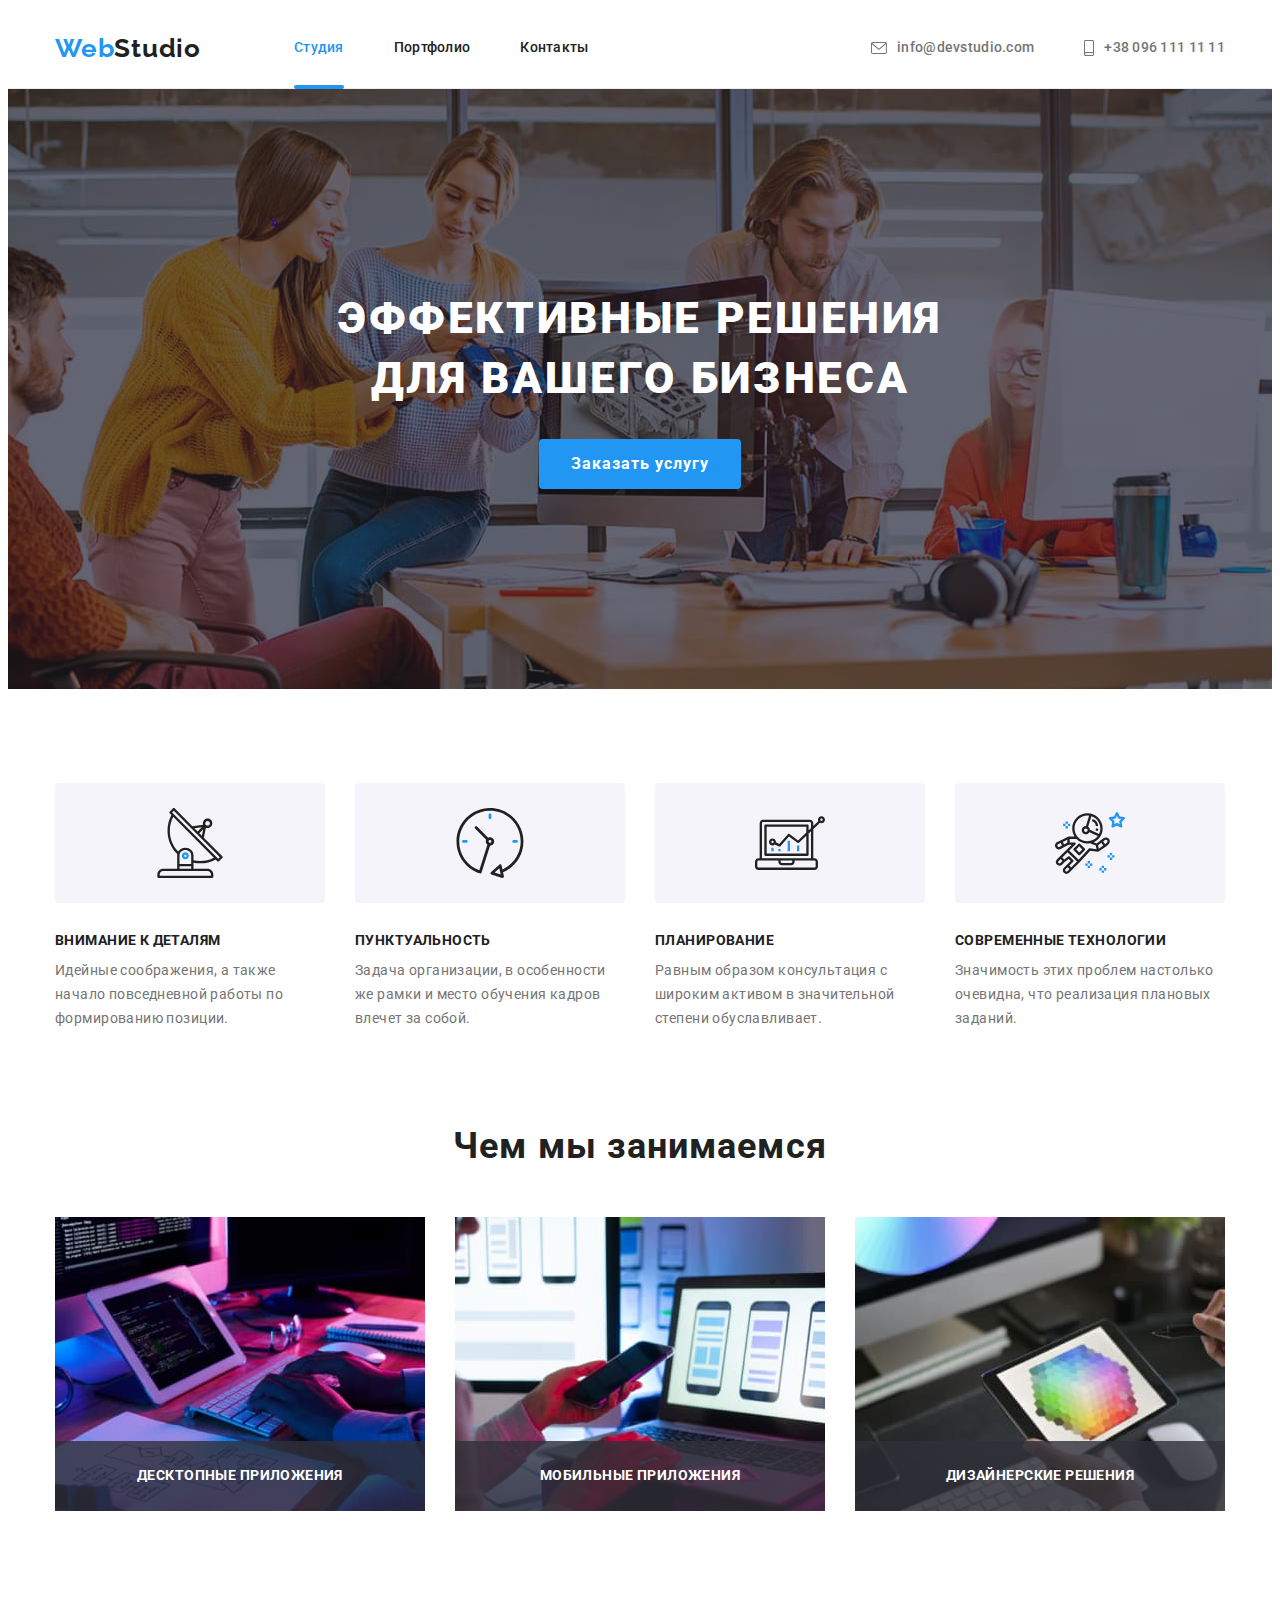
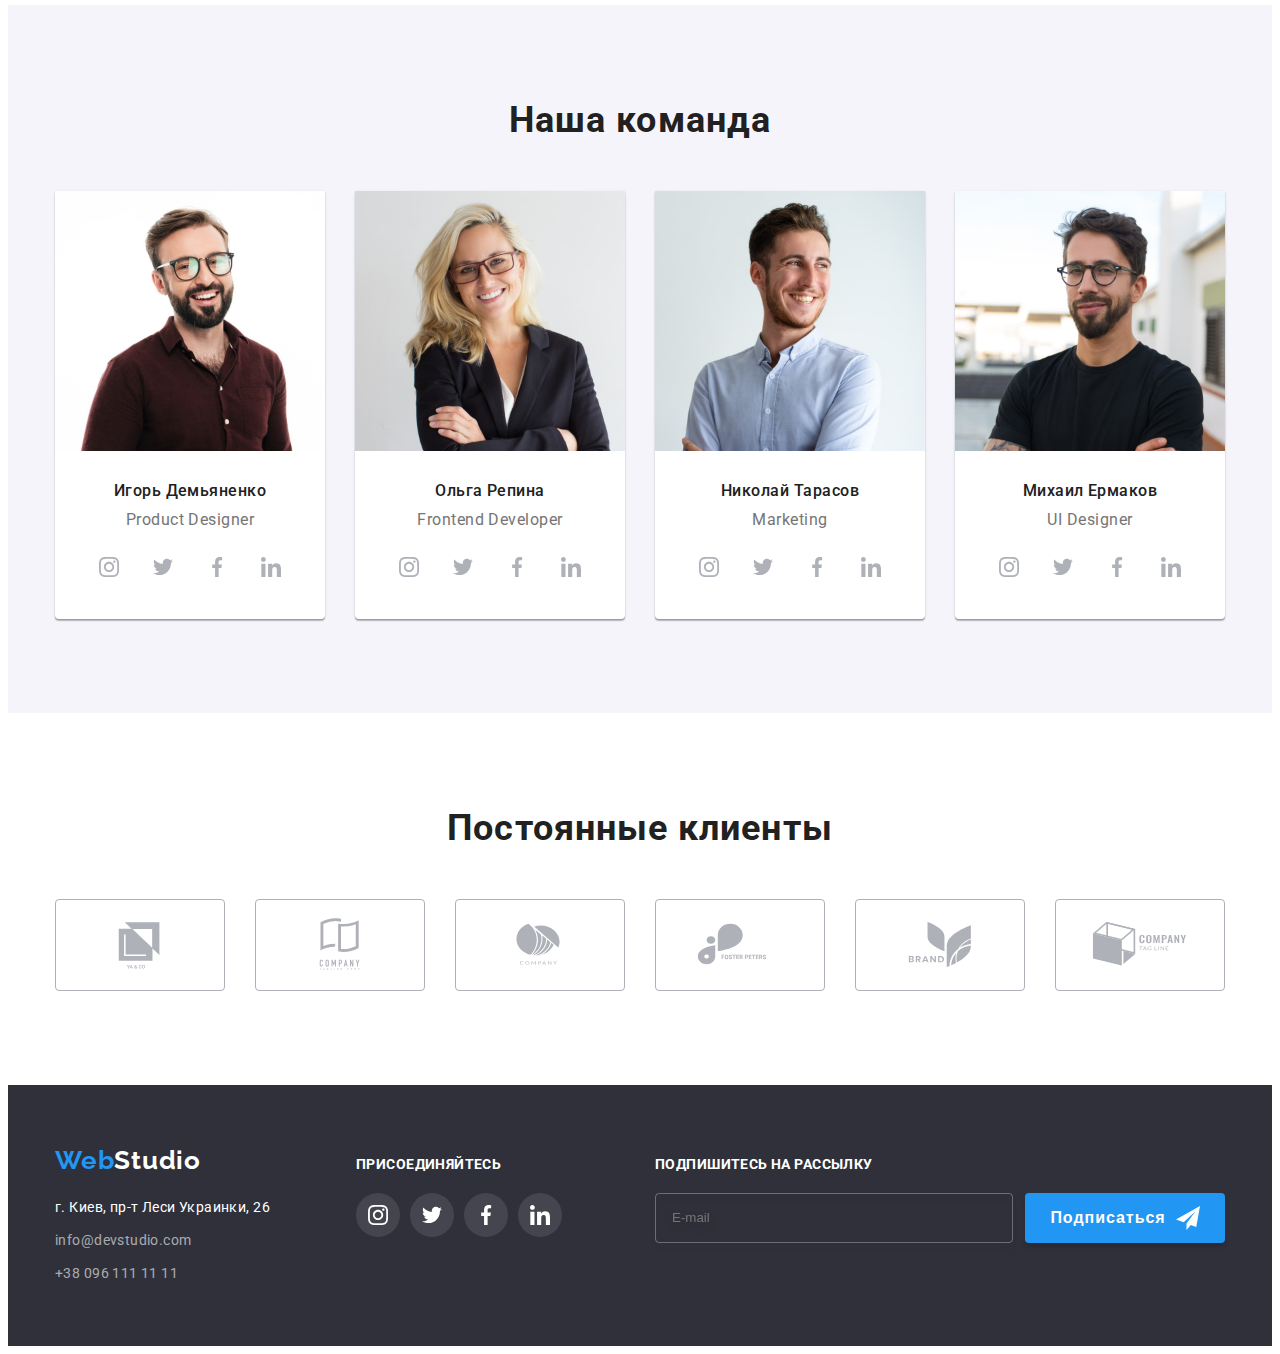
==== index.html @ 76d1c35f "Apply BEM naming for team and clients section" ====
<!DOCTYPE html>
<html lang="ru">
  <head>
    <meta charset="UTF-8" />
    <meta http-equiv="X-UA-Compatible" content="IE=edge" />
    <meta name="viewport" content="width=device-width, initial-scale=1.0" />

    <link
      rel="stylesheet"
      href="https://cdnjs.cloudflare.com/ajax/libs/modern-normalize/1.1.0/modern-normalize.min.css"
      integrity="sha512-wpPYUAdjBVSE4KJnH1VR1HeZfpl1ub8YT/NKx4PuQ5NmX2tKuGu6U/JRp5y+Y8XG2tV+wKQpNHVUX03MfMFn9Q=="
      crossorigin="anonymous"
      referrerpolicy="no-referrer"
    />
    <link rel="stylesheet" href="./css/main.min.css" />

    <link rel="preconnect" href="https://fonts.googleapis.com" />
    <link rel="preconnect" href="https://fonts.gstatic.com" crossorigin />
    <link href="https://fonts.googleapis.com/css2?family=Raleway:wght@700&family=Roboto:wght@400;500;700;900&display=swap" rel="stylesheet" />

    <title>WebStudio</title>
  </head>
  <body class="page">
    <!-- HEADER -->
    <header class="header">
      <div class="header__container container">
        <a href="./index.html" lang="en" class="logo link">Web<span class="logo__text logo__text--black">Studio</span></a>
        <nav class="navigation">
          <ul class="navigation__list list">
            <li class="navigation__item">
              <a href="./index.html" class="navigation__link link current">Студия</a>
            </li>
            <li class="navigation__item">
              <a href="./portfolio.html" class="navigation__link link">Портфолио</a>
            </li>
            <li class="navigation__item">
              <a href="" class="navigation__link link">Контакты</a>
            </li>
          </ul>
        </nav>

        <ul class="header__contact-list list">
          <li class="header__contact-item">
            <a href="mailto:info@devstudio.com" lang="en" class="header__contact-link link">
              <svg class="header__contact-icon" width="16" height="12">
                <use href="./images/icons.svg#icon-envelope"></use>
              </svg>
              info@devstudio.com
            </a>
          </li>
          <li class="header__contact-item">
            <a href="tel:+380961111111" class="header__contact-link link">
              <svg class="header__contact-icon" width="10" height="16">
                <use href="./images/icons.svg#icon-smartphone"></use>
              </svg>
              +38 096 111 11 11
            </a>
          </li>
        </ul>
      </div>
    </header>

    <!--MAIN-->
    <main>
      <!-- HERO -->
      <section class="hero">
        <div class="hero__container container">
          <h1 class="hero__title">Эффективные решения для вашего бизнеса</h1>
          <button type="button" class="hero__btn" data-modal-open>Заказать услугу</button>
        </div>
      </section>

      <!--VALUES-->
      <section class="values section">
        <div class="values__container container">
          <h2 class="values__title values__title--visually-hidden">Ценности<!--title to be hidden--></h2>
          <ul class="values__list list">
            <li class="values__item">
              <div class="values__block">
                <svg class="values__icon" width="70" height="70">
                  <use href="./images/icons.svg#icon-antenna"></use>
                </svg>
              </div>
              <h3 class="values__headline">Внимание к деталям</h3>
              <p class="values__description">Идейные соображения, а также начало повседневной работы по формированию позиции.</p>
            </li>
            <li class="values__item">
              <div class="values__block">
                <svg class="values__icon" width="70" height="70">
                  <use href="./images/icons.svg#icon-clock"></use>
                </svg>
              </div>
              <h3 class="values__headline">Пунктуальность</h3>
              <p class="values__description">Задача организации, в особенности же рамки и место обучения кадров влечет за собой.</p>
            </li>
            <li class="values__item">
              <div class="values__block">
                <svg class="values__icon" width="70" height="70">
                  <use href="./images/icons.svg#icon-diagram"></use>
                </svg>
              </div>
              <h3 class="values__headline">Планирование</h3>
              <p class="values__description">Равным образом консультация с широким активом в значительной степени обуславливает.</p>
            </li>
            <li class="values__item">
              <div class="values__block">
                <svg class="values__icon" width="70" height="70">
                  <use href="./images/icons.svg#icon-astronaut"></use>
                </svg>
              </div>
              <h3 class="values__headline">Современные технологии</h3>
              <p class="values__description">Значимость этих проблем настолько очевидна, что реализация плановых заданий.</p>
            </li>
          </ul>
        </div>
      </section>

      <!--SERVICES-->
      <section class="services section">
        <div class="services__container container">
          <h2 class="services__title">Чем мы занимаемся</h2>
          <ul class="services__list list">
            <li class="services__item">
              <div class="services__thumb">
                <img src="./images/services/first_service.jpg" alt="Планшет и клавиатура" width="370" />
                <h3 class="services__name">Десктопные приложения</h3>
              </div>
            </li>
            <li class="services__item">
              <div class="services__thumb">
                <img src="./images/services/third_service.jpg" alt="Цветовая схема на планшете" width="370" />
                <h3 class="services__name">Мобильные приложения</h3>
              </div>
            </li>
            <li class="services__item">
              <div class="services__thumb">
                <img src="./images/services/second_service.jpg" alt="Ноутбук и смартфон" width="370" />
                <h3 class="services__name">Дизайнерские решения</h3>
              </div>
            </li>
          </ul>
        </div>
      </section>

      <!--TEAM-->
      <section class="team section">
        <div class="team__container container">
          <h2 class="team__title">Наша команда</h2>
          <ul class="members list">
            <li class="members__item">
              <img src="./images/team/igor_d.jpg" alt="Фото Игоря Д." width="270" />
              <div class="members__info">
                <h3 class="members__name">Игорь Демьяненко</h3>
                <p lang="en" class="members__position">Product Designer</p>
                <ul class="member-social list">
                  <li class="member-social__item">
                    <a href="" class="member-social__link link">
                      <svg class="member-social__icon" width="20" height="20">
                        <use href="./images/icons.svg#icon-instagram"></use>
                      </svg>
                    </a>
                  </li>
                  <li class="member-social__item">
                    <a href="" class="member-social__link link">
                      <svg class="member-social__icon" width="20" height="20">
                        <use href="./images/icons.svg#icon-twitter"></use>
                      </svg>
                    </a>
                  </li>
                  <li class="member-social__item">
                    <a href="" class="member-social__link link">
                      <svg class="member-social__icon" width="20" height="20">
                        <use href="./images/icons.svg#icon-facebook"></use>
                      </svg>
                    </a>
                  </li>
                  <li class="member-social__item">
                    <a href="" class="member-social__link link">
                      <svg class="member-social__icon" width="20" height="20">
                        <use href="./images/icons.svg#icon-linkedin"></use>
                      </svg>
                    </a>
                  </li>
                </ul>
              </div>
            </li>

            <li class="members__item">
              <img src="./images/team/olha_r.jpg" alt="Фото Ольги Р." width="270" />
              <div class="members__info">
                <h3 class="members__name">Ольга Репина</h3>
                <p lang="en" class="members__position">Frontend Developer</p>
                <ul class="member-social list">
                  <li class="member-social__item">
                    <a href="" class="member-social__link link">
                      <svg class="member-social__icon" width="20" height="20">
                        <use href="./images/icons.svg#icon-instagram"></use>
                      </svg>
                    </a>
                  </li>
                  <li class="member-social__item">
                    <a href="" class="member-social__link link">
                      <svg class="member-social__icon" width="20" height="20">
                        <use href="./images/icons.svg#icon-twitter"></use>
                      </svg>
                    </a>
                  </li>
                  <li class="member-social__item">
                    <a href="" class="member-social__link link">
                      <svg class="member-social__icon" width="20" height="20">
                        <use href="./images/icons.svg#icon-facebook"></use>
                      </svg>
                    </a>
                  </li>
                  <li class="member-social__item">
                    <a href="" class="member-social__link link">
                      <svg class="member-social__icon" width="20" height="20">
                        <use href="./images/icons.svg#icon-linkedin"></use>
                      </svg>
                    </a>
                  </li>
                </ul>
              </div>
            </li>

            <li class="members__item">
              <img src="./images/team/nikolaj_t.jpg" alt="Фото Николая Т." width="270" />
              <div class="members__info">
                <h3 class="members__name">Николай Тарасов</h3>
                <p lang="en" class="members__position">Marketing</p>
                <ul class="member-social list">
                  <li class="member-social__item">
                    <a href="" class="member-social__link link">
                      <svg class="member-social__icon" width="20" height="20">
                        <use href="./images/icons.svg#icon-instagram"></use>
                      </svg>
                    </a>
                  </li>
                  <li class="member-social__item">
                    <a href="" class="member-social__link link">
                      <svg class="member-social__icon" width="20" height="20">
                        <use href="./images/icons.svg#icon-twitter"></use>
                      </svg>
                    </a>
                  </li>
                  <li class="member-social__item">
                    <a href="" class="member-social__link link">
                      <svg class="member-social__icon" width="20" height="20">
                        <use href="./images/icons.svg#icon-facebook"></use>
                      </svg>
                    </a>
                  </li>
                  <li class="member-social__item">
                    <a href="" class="member-social__link link">
                      <svg class="member-social__icon" width="20" height="20">
                        <use href="./images/icons.svg#icon-linkedin"></use>
                      </svg>
                    </a>
                  </li>
                </ul>
              </div>
            </li>

            <li class="members__item">
              <img src="./images/team/mikhail_m.jpg" alt="Фото Михаила Е." width="270" />
              <div class="members__info">
                <h3 class="members__name">Михаил Ермаков</h3>
                <p lang="en" class="members__position">UI Designer</p>
                <ul class="member-social list">
                  <li class="member-social__item">
                    <a href="" class="member-social__link link">
                      <svg class="member-social__icon" width="20" height="20">
                        <use href="./images/icons.svg#icon-instagram"></use>
                      </svg>
                    </a>
                  </li>
                  <li class="member-social__item">
                    <a href="" class="member-social__link link">
                      <svg class="member-social__icon" width="20" height="20">
                        <use href="./images/icons.svg#icon-twitter"></use>
                      </svg>
                    </a>
                  </li>
                  <li class="member-social__item">
                    <a href="" class="member-social__link link">
                      <svg class="member-social__icon" width="20" height="20">
                        <use href="./images/icons.svg#icon-facebook"></use>
                      </svg>
                    </a>
                  </li>
                  <li class="member-social__item">
                    <a href="" class="member-social__link link">
                      <svg class="member-social__icon" width="20" height="20">
                        <use href="./images/icons.svg#icon-linkedin"></use>
                      </svg>
                    </a>
                  </li>
                </ul>
              </div>
            </li>
          </ul>
        </div>
      </section>

      <!-- CLIENTS -->
      <section class="clients section">
        <div class="clients__container container">
          <h2 class="clients__title">Постоянные клиенты</h2>
          <ul class="clients__list list">
            <li class="clients__item">
              <a href="#" class="client__link">
                <svg class="clients__logo" width="106" height="60">
                  <use href="./images/icons.svg#icon-ya-and-co"></use>
                </svg>
              </a>
            </li>
            <li class="clients__item">
              <a href="#" class="client__link">
                <svg class="clients__logo" width="106" height="60">
                  <use href="./images/icons.svg#icon-company-tagline-here"></use>
                </svg>
              </a>
            </li>
            <li class="clients__item">
              <a href="#" class="client__link">
                <svg class="clients__logo" width="106" height="60">
                  <use href="./images/icons.svg#icon-company"></use>
                </svg>
              </a>
            </li>
            <li class="clients__item">
              <a href="#" class="client__link">
                <svg class="clients__logo" width="106" height="60">
                  <use href="./images/icons.svg#icon-foster-peters"></use>
                </svg>
              </a>
            </li>
            <li class="clients__item">
              <a href="#" class="client__link">
                <svg class="clients__logo" width="106" height="60">
                  <use href="./images/icons.svg#icon-brand"></use>
                </svg>
              </a>
            </li>
            <li class="clients__item">
              <a href="#" class="client__link">
                <svg class="clients__logo" width="106" height="60">
                  <use href="./images/icons.svg#icon-company-tag-line"></use>
                </svg>
              </a>
            </li>
          </ul>
        </div>
      </section>
    </main>

    <!--FOOTER-->
    <footer class="footer">
      <div class="footer__container container">
        <div class="footer__contacts">
          <a href="./index.html" lang="en" class="logo link">Web<span class="logo__text logo__text--white">Studio</span></a>
          <address class="address">
            <p class="addresss__text">г. Киев, пр-т Леси Украинки, 26</p>
          </address>
          <ul class="footer__contact-list list">
            <li class="footer__contact-item">
              <a href="mailto:info@devstudio.com" lang="en" class="footer__contact-link link">info@devstudio.com</a>
            </li>
            <li class="footer__contact-item">
              <a href="tel:+380961111111" class="footer__contact-link link">+38 096 111 11 11</a>
            </li>
          </ul>
        </div>

        <div class="join-social">
          <h2 class="join-social__title">присоединяйтесь</h2>
          <ul class="join-social__list list">
            <li class="join-social__item">
              <a href="" class="join-social__link link">
                <svg class="join-social__icon" width="20" height="20">
                  <use href="./images/icons.svg#icon-instagram"></use>
                </svg>
              </a>
            </li>
            <li class="join-social__item">
              <a href="" class="join-social__link link">
                <svg class="join-social__icon" width="20" height="20">
                  <use href="./images/icons.svg#icon-twitter"></use>
                </svg>
              </a>
            </li>
            <li class="join-social__item">
              <a href="" class="join-social__link link">
                <svg class="join-social__icon" width="20" height="20">
                  <use href="./images/icons.svg#icon-facebook"></use>
                </svg>
              </a>
            </li>
            <li class="join-social__item">
              <a href="" class="join-social__link link">
                <svg class="join-social__icon" width="20" height="20">
                  <use href="./images/icons.svg#icon-linkedin"></use>
                </svg>
              </a>
            </li>
          </ul>
        </div>

        <form class="subscription">
          <div class="subscription__block">
            <b class="subscription__title">Подпишитесь на рассылку</b>
            <div class="subscription__input">
              <label><span class="visually-hidden">E-mail</span></label>
              <input type="email" name="email" class="subscription__field" placeholder="E-mail" />
              <button type="submit" class="subscription__btn">
                Подписаться
                <svg class="subscription__icon" width="24" height="24">
                  <use href="./images/icons.svg#icon-send"></use>
                </svg>
              </button>
            </div>
          </div>
        </form>
      </div>
    </footer>

    <!--MODAL-->
    <div class="backdrop is-hidden" data-modal>
      <div class="modal">
        <button class="close-btn" data-modal-close>
          <svg class="close-btn__icon" width="11" height="11">
            <use href="./images/icons.svg#icon-close"></use>
          </svg>
        </button>

        <form class="order">
          <b class="order__title">Оставьте свои данные, мы вам перезвоним</b>
          <ul class="order__list list">
            <li class="order__field">
              <label class="order__label" for="name">Имя</label>
              <div class="order__block">
                <input class="order__input" type="text" name="name" id="name" autofocus />
                <svg class="order__icon" width="18" height="18">
                  <use href="./images/icons.svg#icon-name"></use>
                </svg>
              </div>
            </li>

            <li class="order__field">
              <label class="order__label" for="tel">Телефон</label>
              <div class="order__block">
                <input class="order__input" type="tel" name="tel" id="tel" />
                <svg class="order__icon" width="18" height="18">
                  <use href="./images/icons.svg#icon-phone"></use>
                </svg>
              </div>
            </li>

            <li class="order__field">
              <label class="order__label" for="mail">Почта</label>
              <div class="order__block">
                <input class="order__input" type="email" name="mail" id="mail" />
                <svg class="order__icon" width="18" height="18">
                  <use href="./images/icons.svg#icon-email"></use>
                </svg>
              </div>
            </li>

            <li class="order__field">
              <label class="order__label" for="comment">Комментарий</label>
              <div class="order__block">
                <textarea class="order__input textarea" name="comment" id="comment" placeholder="Введите текст"></textarea>
              </div>
            </li>
          </ul>

          <div class="order__agree">
            <label for="order__agree-label" class="order__agree-label">
              <input type="checkbox" class="order__checkbox visually-hidden" id="order__agree-label" />

              <svg class="order__icon-frame" width="16" height="15">
                <use href="./images/icons.svg#icon-check-frame"></use>
              </svg>

              <svg class="order__icon-checked" width="16" height="15">
                <use href="./images/icons.svg#icon-checked-box"></use>
              </svg>
              Соглашаюсь с рассылкой и принимаю&nbsp;
            </label>
            <span class="order__agree-link">
              <a class="link" href="">Условия договора</a>
            </span>
          </div>
          <button type="submit" class="order__btn">Отправить</button>
        </form>
      </div>
    </div>

    <script src="./js/modal.js"></script>
  </body>
</html>
---- css/main.min.css ----
:root{--main-text: #757575;--white-text: #ffffff;--secondary-text: #212121;--accent: #2196f3;--logo-font: "Raleway", sans-serif;--section-typ-padding: 94px;--duration: cubic-bezier(0.4, 0, 0.2, 1);--speed: 250ms}.visually-hidden,.values__title--visually-hidden{position:absolute;width:1px;height:1px;margin:-1px;border:0;padding:0;white-space:nowrap;-webkit-clip-path:inset(100%);clip-path:inset(100%);clip:rect(0 0 0 0);overflow:hidden}html{-webkit-box-sizing:border-box;box-sizing:border-box}img{display:block;max-width:100%;height:auto}*,*::before,*::after{-webkit-box-sizing:inherit;box-sizing:inherit}p,h1,h2,h3,h4,h5,h6{margin:0}ul{margin:0;padding-left:0}.page{background-color:#fff;color:var(--main-text);font-family:"Roboto","Helvetica Neue",sans-serif}a{text-decoration:none}.link{text-decoration:none}.list{list-style:none}.container{width:1200px;padding-left:15px;padding-right:15px;margin:0 auto}.section{padding-top:var(--section-typ-padding);padding-bottom:var(--section-typ-padding)}.services__title,.team__title,.clients__title{margin-bottom:50px;color:var(--secondary-text);font-size:36px;line-height:1.17;text-align:center;letter-spacing:.03em}.join-social__link,.member-social__link{display:-webkit-box;display:-ms-flexbox;display:flex;-webkit-box-align:center;-ms-flex-align:center;align-items:center;-webkit-box-pack:center;-ms-flex-pack:center;justify-content:center;width:44px;height:44px;border-radius:50%}.hero__btn{padding:10px 32px 10px 32px;min-width:200px;background-color:var(--accent);color:var(--white-text);cursor:pointer;font-family:inherit;font-weight:700;font-size:16px;line-height:1.88;letter-spacing:.06em;-webkit-box-shadow:0px 4px 4px rgba(0,0,0,.15);box-shadow:0px 4px 4px rgba(0,0,0,.15);border-radius:4px;border:none;-webkit-transition:background-color var(--speed) var(--duration),-webkit-box-shadow var(--speed) var(--duration);transition:background-color var(--speed) var(--duration),-webkit-box-shadow var(--speed) var(--duration);transition:background-color var(--speed) var(--duration),box-shadow var(--speed) var(--duration);transition:background-color var(--speed) var(--duration),box-shadow var(--speed) var(--duration),-webkit-box-shadow var(--speed) var(--duration)}.hero__btn:hover,.hero__btn:focus{background-color:#188ce8}.filter{margin-bottom:50px;display:-webkit-box;display:-ms-flexbox;display:flex;-webkit-box-pack:center;-ms-flex-pack:center;justify-content:center}.filter__btn{padding:6px 22px 6px 22px;color:var(--secondary-text);background-color:#f5f4fa;font-family:inherit;cursor:pointer;font-weight:500;font-size:16px;line-height:1.63;text-align:center;letter-spacing:.03em;border-radius:4px;border:none;-webkit-transition:background-color var(--speed) var(--duration),color var(--speed) var(--duration),-webkit-box-shadow var(--speed) var(--duration);transition:background-color var(--speed) var(--duration),color var(--speed) var(--duration),-webkit-box-shadow var(--speed) var(--duration);transition:background-color var(--speed) var(--duration),color var(--speed) var(--duration),box-shadow var(--speed) var(--duration);transition:background-color var(--speed) var(--duration),color var(--speed) var(--duration),box-shadow var(--speed) var(--duration),-webkit-box-shadow var(--speed) var(--duration)}.filter__btn:hover,.filter__btn:focus{color:var(--white-text);background-color:var(--accent);-webkit-box-shadow:0px 3px 1px rgba(0,0,0,.1),0px 1px 2px rgba(0,0,0,.08),0px 2px 2px rgba(0,0,0,.12);box-shadow:0px 3px 1px rgba(0,0,0,.1),0px 1px 2px rgba(0,0,0,.08),0px 2px 2px rgba(0,0,0,.12)}.filter__item:not(:last-child){margin-right:8px}.subscription__btn{display:-webkit-box;display:-ms-flexbox;display:flex;-webkit-box-pack:center;-ms-flex-pack:center;justify-content:center;-webkit-box-align:center;-ms-flex-align:center;align-items:center;width:200px;height:50px;background:var(--accent);-webkit-box-shadow:0px 4px 4px rgba(0,0,0,.15);box-shadow:0px 4px 4px rgba(0,0,0,.15);border-radius:4px;border:none;font-weight:700;font-size:16px;line-height:1.88px;text-align:center;letter-spacing:.06em;color:var(--white-text);cursor:pointer;-webkit-transition:background-color var(--speed) var(--duration),-webkit-box-shadow var(--speed) var(--duration);transition:background-color var(--speed) var(--duration),-webkit-box-shadow var(--speed) var(--duration);transition:background-color var(--speed) var(--duration),box-shadow var(--speed) var(--duration);transition:background-color var(--speed) var(--duration),box-shadow var(--speed) var(--duration),-webkit-box-shadow var(--speed) var(--duration)}.subscription__btn:hover,.subscription__btn:focus{background-color:#188ce8}.subscription__icon{fill:var(--white-text);margin-left:10px}.close-btn{position:absolute;display:-webkit-box;display:-ms-flexbox;display:flex;-webkit-box-align:center;-ms-flex-align:center;align-items:center;-webkit-box-pack:center;-ms-flex-pack:center;justify-content:center;top:8px;right:8px;width:30px;height:30px;border:1px solid rgba(0,0,0,.1);border-radius:50%;fill:#000;background-color:var(--white-text);cursor:pointer;-webkit-transition:fill var(--speed) var(--duration),-webkit-box-shadow var(--speed) var(--duration);transition:fill var(--speed) var(--duration),-webkit-box-shadow var(--speed) var(--duration);transition:fill var(--speed) var(--duration),box-shadow var(--speed) var(--duration);transition:fill var(--speed) var(--duration),box-shadow var(--speed) var(--duration),-webkit-box-shadow var(--speed) var(--duration)}.close-btn:hover,.close-btn:focus{-webkit-box-shadow:0px 2px 2px rgba(0,0,0,.15);box-shadow:0px 2px 2px rgba(0,0,0,.15);fill:var(--accent)}.order__btn{width:200px;height:50px;left:700px;top:712px;display:block;-ms-flex-item-align:center;align-self:center;background-color:var(--accent);-webkit-box-shadow:0px 4px 4px rgba(0,0,0,.15);box-shadow:0px 4px 4px rgba(0,0,0,.15);border-radius:4px;border:none;cursor:pointer;font-weight:700;font-size:16px;line-height:1.88;letter-spacing:.06em;color:var(--white-text);-webkit-transition:background-color var(--speed) var(--duration);transition:background-color var(--speed) var(--duration)}.order__btn:hover,.order__btn:focus{background-color:#188ce8}.footer{padding-top:60px;padding-bottom:60px;background-color:#2f303a}.address{margin-top:20px}.addresss__text{color:var(--white-text);font-style:normal;font-size:14px;line-height:1.71;letter-spacing:.03em}.footer__container{display:-webkit-box;display:-ms-flexbox;display:flex;-webkit-box-align:baseline;-ms-flex-align:baseline;align-items:baseline}.footer__contact-link{color:rgba(255,255,255,.6);font-style:normal;font-weight:400;font-size:14px;line-height:1.71;letter-spacing:.03em;-webkit-transition:color var(--speed) var(--duration);transition:color var(--speed) var(--duration)}.footer__contact-link:hover,.footer__contact-link:focus{color:var(--accent)}.footer__contact-list{margin-top:9px}.footer__contact-list .footer__contact-item+.footer__contact-item{margin-top:9px}.footer__contacts{margin-right:auto}.subscription{margin-left:93px}.subscription__input{display:-webkit-box;display:-ms-flexbox;display:flex}.subscription__field{padding-left:16px;margin-right:12px;width:358px;height:50px;left:815px;top:2787px;border:1px solid rgba(255,255,255,.3);-webkit-filter:drop-shadow(0px 4px 4px rgba(0, 0, 0, 0.15));filter:drop-shadow(0px 4px 4px rgba(0, 0, 0, 0.15));color:var(--white-text);border-radius:4px;background-color:rgba(0,0,0,0);outline:none;-webkit-transition:border-color var(--speed) var(--duration);transition:border-color var(--speed) var(--duration)}.subscription__field:focus{border-color:var(--accent)}.header{border-bottom:1px solid #ececec}.header__container{display:-webkit-box;display:-ms-flexbox;display:flex;-webkit-box-align:center;-ms-flex-align:center;align-items:center}.navigation{margin-left:93px}.navigation__list{display:-webkit-box;display:-ms-flexbox;display:flex}.navigation__item:not(:last-child){position:relative;margin-right:50px}.navigation__link{display:block;padding-top:32px;padding-bottom:32px;color:var(--secondary-text);font-weight:500;font-size:14px;line-height:1.14;letter-spacing:.02em;-webkit-transition:color var(--speed) var(--duration);transition:color var(--speed) var(--duration)}.navigation__link:hover,.navigation__link:focus{color:var(--accent)}.navigation__link.current{color:var(--accent)}.navigation__link.current::after{content:"";position:absolute;left:0;bottom:-1px;width:100%;border-radius:2px;height:4px;background:var(--accent)}.header__contact-list{display:-webkit-box;display:-ms-flexbox;display:flex;-webkit-box-align:center;-ms-flex-align:center;align-items:center;margin-left:auto}.header__contact-link{display:-webkit-box;display:-ms-flexbox;display:flex;-webkit-box-align:center;-ms-flex-align:center;align-items:center;padding-top:32px;padding-bottom:32px;color:var(--main-text);font-weight:500;font-size:14px;line-height:1.14;letter-spacing:.02em;-webkit-transition:color var(--speed) var(--duration);transition:color var(--speed) var(--duration)}.header__contact-link:hover,.header__contact-link:focus{color:var(--accent)}.header__contact-icon{fill:currentColor;margin-right:10px}.header__contact-list .header__contact-item+.header__contact-item{margin-left:50px}.logo{display:inline-block;color:var(--accent);font-family:var(--logo-font);font-weight:700;font-size:26px;line-height:1.19;letter-spacing:.03em}.logo__text--black{color:var(--secondary-text)}.logo__text--white{color:var(--white-text)}.backdrop{position:fixed;top:0;left:0;width:100%;height:100%;z-index:1;background-color:rgba(0,0,0,.2);opacity:1;-webkit-transition:opacity var(--speed) var(--duration);transition:opacity var(--speed) var(--duration)}.backdrop.is-hidden{opacity:0;pointer-events:none}.backdrop.is-hidden .modal{-webkit-transform:translate(-50%, -50%) scale(0.9);transform:translate(-50%, -50%) scale(0.9)}.modal{position:absolute;top:50%;left:50%;width:528px;min-height:581px;padding:40px;background-color:var(--white-text);-webkit-box-shadow:0px 1px 3px rgba(0,0,0,.12),0px 1px 1px rgba(0,0,0,.14),0px 2px 1px rgba(0,0,0,.2);box-shadow:0px 1px 3px rgba(0,0,0,.12),0px 1px 1px rgba(0,0,0,.14),0px 2px 1px rgba(0,0,0,.2);border-radius:4px;-webkit-transform:translate(-50%, -50%) scale(1);transform:translate(-50%, -50%) scale(1);-webkit-transition:-webkit-transform var(--speed) var(--duration);transition:-webkit-transform var(--speed) var(--duration);transition:transform var(--speed) var(--duration);transition:transform var(--speed) var(--duration), -webkit-transform var(--speed) var(--duration)}.order{display:-webkit-box;display:-ms-flexbox;display:flex;-webkit-box-orient:vertical;-webkit-box-direction:normal;-ms-flex-direction:column;flex-direction:column}.order__title{margin-bottom:12px;font-size:20px;line-height:1.15;text-align:center;letter-spacing:.03em;color:var(--secondary-text)}.order__field:not(:last-child){display:-webkit-box;display:-ms-flexbox;display:flex;-webkit-box-orient:vertical;-webkit-box-direction:normal;-ms-flex-direction:column;flex-direction:column;margin-bottom:10px}.order__label{font-size:12px;line-height:1.17;letter-spacing:.01em;color:var(--main-text)}.order__input{padding-left:35px;padding-right:15px;height:40px;width:100%;border:1px solid rgba(33,33,33,.2);border-radius:4px;color:var(--secondary-text);outline:none;-webkit-transition:border-color var(--speed) var(--duration);transition:border-color var(--speed) var(--duration)}.order__input:focus{border:1px solid var(--accent)}.order__input:focus+.order__icon{fill:var(--accent)}.order__input.textarea{height:120px;padding:12px;resize:none}.order__block{position:relative;margin-top:4px}.order__icon{position:absolute;left:12px;top:50%;-webkit-transform:translateY(-50%);transform:translateY(-50%);-webkit-transition:fill var(--speed) var(--duration);transition:fill var(--speed) var(--duration)}.order__field .textarea::-webkit-input-placeholder{font-size:14px;line-height:1.14;letter-spacing:.01em;color:rgba(117,117,117,.5)}.order__field .textarea::-moz-placeholder{font-size:14px;line-height:1.14;letter-spacing:.01em;color:rgba(117,117,117,.5)}.order__field .textarea:-ms-input-placeholder{font-size:14px;line-height:1.14;letter-spacing:.01em;color:rgba(117,117,117,.5)}.order__field .textarea::-ms-input-placeholder{font-size:14px;line-height:1.14;letter-spacing:.01em;color:rgba(117,117,117,.5)}.order__field .textarea::placeholder{font-size:14px;line-height:1.14;letter-spacing:.01em;color:rgba(117,117,117,.5)}.order__agree{display:-webkit-box;display:-ms-flexbox;display:flex;-webkit-box-align:center;-ms-flex-align:center;align-items:center;margin-top:20px;margin-bottom:30px;margin-left:12px;font-size:14px;line-height:1.71;letter-spacing:.03em}.order__agree-label{position:relative;display:-webkit-box;display:-ms-flexbox;display:flex;-webkit-box-align:center;-ms-flex-align:center;align-items:center}.order__agree-link .link{color:var(--accent);text-decoration:underline;-webkit-transition:-webkit-text-decoration var(--speed) var(--duration);transition:-webkit-text-decoration var(--speed) var(--duration);transition:text-decoration var(--speed) var(--duration);transition:text-decoration var(--speed) var(--duration), -webkit-text-decoration var(--speed) var(--duration)}.order__agree-link .link:hover{-webkit-text-decoration-color:rgba(0,0,0,0);text-decoration-color:rgba(0,0,0,0)}.order__icon-frame{margin-right:7px;opacity:1;-webkit-transition:fill var(--speed) var(--duration),opacity var(--speed) var(--duration),-webkit-box-shadow var(--speed) var(--duration);transition:fill var(--speed) var(--duration),opacity var(--speed) var(--duration),-webkit-box-shadow var(--speed) var(--duration);transition:fill var(--speed) var(--duration),box-shadow var(--speed) var(--duration),opacity var(--speed) var(--duration);transition:fill var(--speed) var(--duration),box-shadow var(--speed) var(--duration),opacity var(--speed) var(--duration),-webkit-box-shadow var(--speed) var(--duration)}.order__checkbox:hover+.order__icon-frame{-webkit-box-shadow:0px 3px 3px rgba(0,0,0,.15);box-shadow:0px 3px 3px rgba(0,0,0,.15)}.order__checkbox:focus+.order__icon-frame{-webkit-box-shadow:0px 2px 2px rgba(0,0,0,.15);box-shadow:0px 2px 2px rgba(0,0,0,.15);fill:var(--accent)}.order__checkbox:checked+.order__icon-frame{opacity:0}.order__icon-checked{position:absolute;margin-right:7px;opacity:0;-webkit-transition:opacity var(--speed) var(--duration);transition:opacity var(--speed) var(--duration)}.order__checkbox:checked~.order__icon-checked{opacity:1}.member-social{display:-webkit-box;display:-ms-flexbox;display:flex;-webkit-box-pack:center;-ms-flex-pack:center;justify-content:center}.member-social__item{margin-right:10px}.member-social__item:last-child{margin-right:0}.member-social__link{color:#afb1b8;-webkit-transition:background-color var(--speed) var(--duration),color var(--speed) var(--duration);transition:background-color var(--speed) var(--duration),color var(--speed) var(--duration)}.member-social__link:hover,.member-social__link:focus{background-color:var(--accent);color:var(--white-text)}.member-social__icon{fill:currentColor}.join-social__title,.subscription__title{display:block;margin-bottom:20px;color:var(--white-text);font-size:14px;line-height:1.14;letter-spacing:.03em;text-transform:uppercase}.footer .container{display:-webkit-box;display:-ms-flexbox;display:flex}.join-social__list{display:-webkit-box;display:-ms-flexbox;display:flex;-webkit-box-pack:center;-ms-flex-pack:center;justify-content:center}.join-social__item{margin-right:10px}.join-social__item:last-child{margin-right:0}.join-social__link{color:var(--white-text);background-color:rgba(255,255,255,.1);-webkit-transition:background-color var(--speed) var(--duration);transition:background-color var(--speed) var(--duration)}.join-social__link:hover,.join-social__link:focus{background-color:var(--accent);color:var(--white-text)}.join-social__icon{fill:currentColor}.hero{padding-top:200px;padding-bottom:200px;margin-left:auto;margin-right:auto;max-width:1600px;text-align:center;background-image:-webkit-gradient(linear, left top, right top, from(rgba(47, 48, 58, 0.4)), to(rgba(47, 48, 58, 0.4))),url(../images/background/hero-bcg.jpg);background-image:linear-gradient(to right, rgba(47, 48, 58, 0.4), rgba(47, 48, 58, 0.4)),url(../images/background/hero-bcg.jpg);background-repeat:no-repeat;background-size:cover;background-position:center}.hero .container{width:696px}.hero__title{margin-bottom:30px;color:var(--white-text);font-weight:900;font-size:44px;line-height:1.36;letter-spacing:.06em;text-transform:uppercase}.values__list{display:-webkit-box;display:-ms-flexbox;display:flex}.values__item{width:calc((100% - 90px)/4)}.values__item:not(:last-child){margin-right:30px}.values__block{display:-webkit-box;display:-ms-flexbox;display:flex;-webkit-box-pack:center;-ms-flex-pack:center;justify-content:center;padding-bottom:25px;margin-bottom:30px;background:#f5f4fa;border-radius:4px;padding-top:25px}.values__headline{margin-bottom:10px;color:var(--secondary-text);font-size:14px;line-height:1.14;letter-spacing:.03em;text-transform:uppercase}.values__description{color:var(--main-text);font-size:14px;line-height:1.71;letter-spacing:.03em}.services{padding-top:0}.services__list{display:-webkit-box;display:-ms-flexbox;display:flex}.services__item{width:calc((100% - 60px)/3)}.services__item:not(:last-child){margin-right:30px}.services__thumb{position:relative}.services__name{position:absolute;bottom:0;padding-top:27px;padding-bottom:27px;width:100%;font-size:14px;line-height:1.14;text-align:center;letter-spacing:.03em;text-transform:uppercase;color:var(--white-text);background-color:rgba(47,48,58,.8)}.team{background-color:#f5f4fa}.members{display:-webkit-box;display:-ms-flexbox;display:flex}.members__item{width:calc((100% - 90px)/4);background-color:var(--white-text);-webkit-box-shadow:0px 1px 3px rgba(0,0,0,.12),0px 1px 1px rgba(0,0,0,.14),0px 2px 1px rgba(0,0,0,.2);box-shadow:0px 1px 3px rgba(0,0,0,.12),0px 1px 1px rgba(0,0,0,.14),0px 2px 1px rgba(0,0,0,.2);border-radius:0px 0px 4px 4px}.members__item:not(:last-child){margin-right:30px}.members__item .members__info{padding-top:30px;padding-bottom:30px}.members__name{margin-bottom:10px;color:var(--secondary-text);font-weight:500;font-size:16px;line-height:1.19;text-align:center;letter-spacing:.03em}.members__position{margin-bottom:16px;color:var(--main-text);font-size:16px;line-height:1.19;text-align:center;letter-spacing:.03em}.clients__list{display:-webkit-box;display:-ms-flexbox;display:flex}.clients__item{height:92px;margin-right:30px;width:calc((100% - 150px)/6)}.clients__item:last-child{margin-right:0}.client__link{display:-webkit-box;display:-ms-flexbox;display:flex;-webkit-box-align:center;-ms-flex-align:center;align-items:center;-webkit-box-pack:center;-ms-flex-pack:center;justify-content:center;border:1px solid #afb1b8;border-radius:4px;width:100%;height:100%;-webkit-transition:border var(--speed) var(--duration);transition:border var(--speed) var(--duration)}.client__link:hover,.client__link:focus{border:1px solid var(--accent)}.clients__logo{fill:#afb1b8;-webkit-transition:fill var(--speed) var(--duration);transition:fill var(--speed) var(--duration)}.client__link:hover .clients__logo,.client__link:focus .clients__logo{fill:var(--accent)}.projects{display:-webkit-box;display:-ms-flexbox;display:flex;-ms-flex-wrap:wrap;flex-wrap:wrap}.projects__item{margin-right:30px;margin-bottom:30px;width:calc((100% - 60px)/3)}.projects__item:nth-child(3n){margin-right:0}.projects__item:nth-last-child(-n+3){margin-bottom:0}.projects__thumb{position:relative;overflow:hidden}.projects__overlay{position:absolute;top:0;display:-webkit-box;display:-ms-flexbox;display:flex;-webkit-box-align:center;-ms-flex-align:center;align-items:center;padding-left:24px;padding-right:24px;height:100%;font-size:18px;line-height:1.56;letter-spacing:.03em;color:var(--white-text);background-color:rgba(33,150,243,.9);-webkit-transform:translateY(100%);transform:translateY(100%);-webkit-transition:-webkit-transform var(--speed) var(--duration);transition:-webkit-transform var(--speed) var(--duration);transition:transform var(--speed) var(--duration);transition:transform var(--speed) var(--duration), -webkit-transform var(--speed) var(--duration)}.portfolio-item .link:hover .projects__overlay,.portfolio-item .link:focus .projects__overlay{-webkit-transform:translateY(0);transform:translateY(0)}.projects__item .projects__info{padding:20px 24px;border-right:1px solid #eee;border-left:1px solid #eee;border-bottom:1px solid #eee}.projects__name{padding-bottom:4px;color:var(--secondary-text);font-size:18px;line-height:2;letter-spacing:.06em}.projects__service{color:var(--main-text);font-size:16px;line-height:1.88;letter-spacing:.03em}.projects__link{display:block;-webkit-transition:-webkit-box-shadow var(--speed) var(--duration);transition:-webkit-box-shadow var(--speed) var(--duration);transition:box-shadow var(--speed) var(--duration);transition:box-shadow var(--speed) var(--duration), -webkit-box-shadow var(--speed) var(--duration)}.projects__link:hover,.projects__link:focus{-webkit-box-shadow:0px 1px 1px rgba(0,0,0,.12),0px 4px 4px rgba(0,0,0,.06),1px 4px 6px rgba(0,0,0,.16);box-shadow:0px 1px 1px rgba(0,0,0,.12),0px 4px 4px rgba(0,0,0,.06),1px 4px 6px rgba(0,0,0,.16)}/*# sourceMappingURL=main.min.css.map */
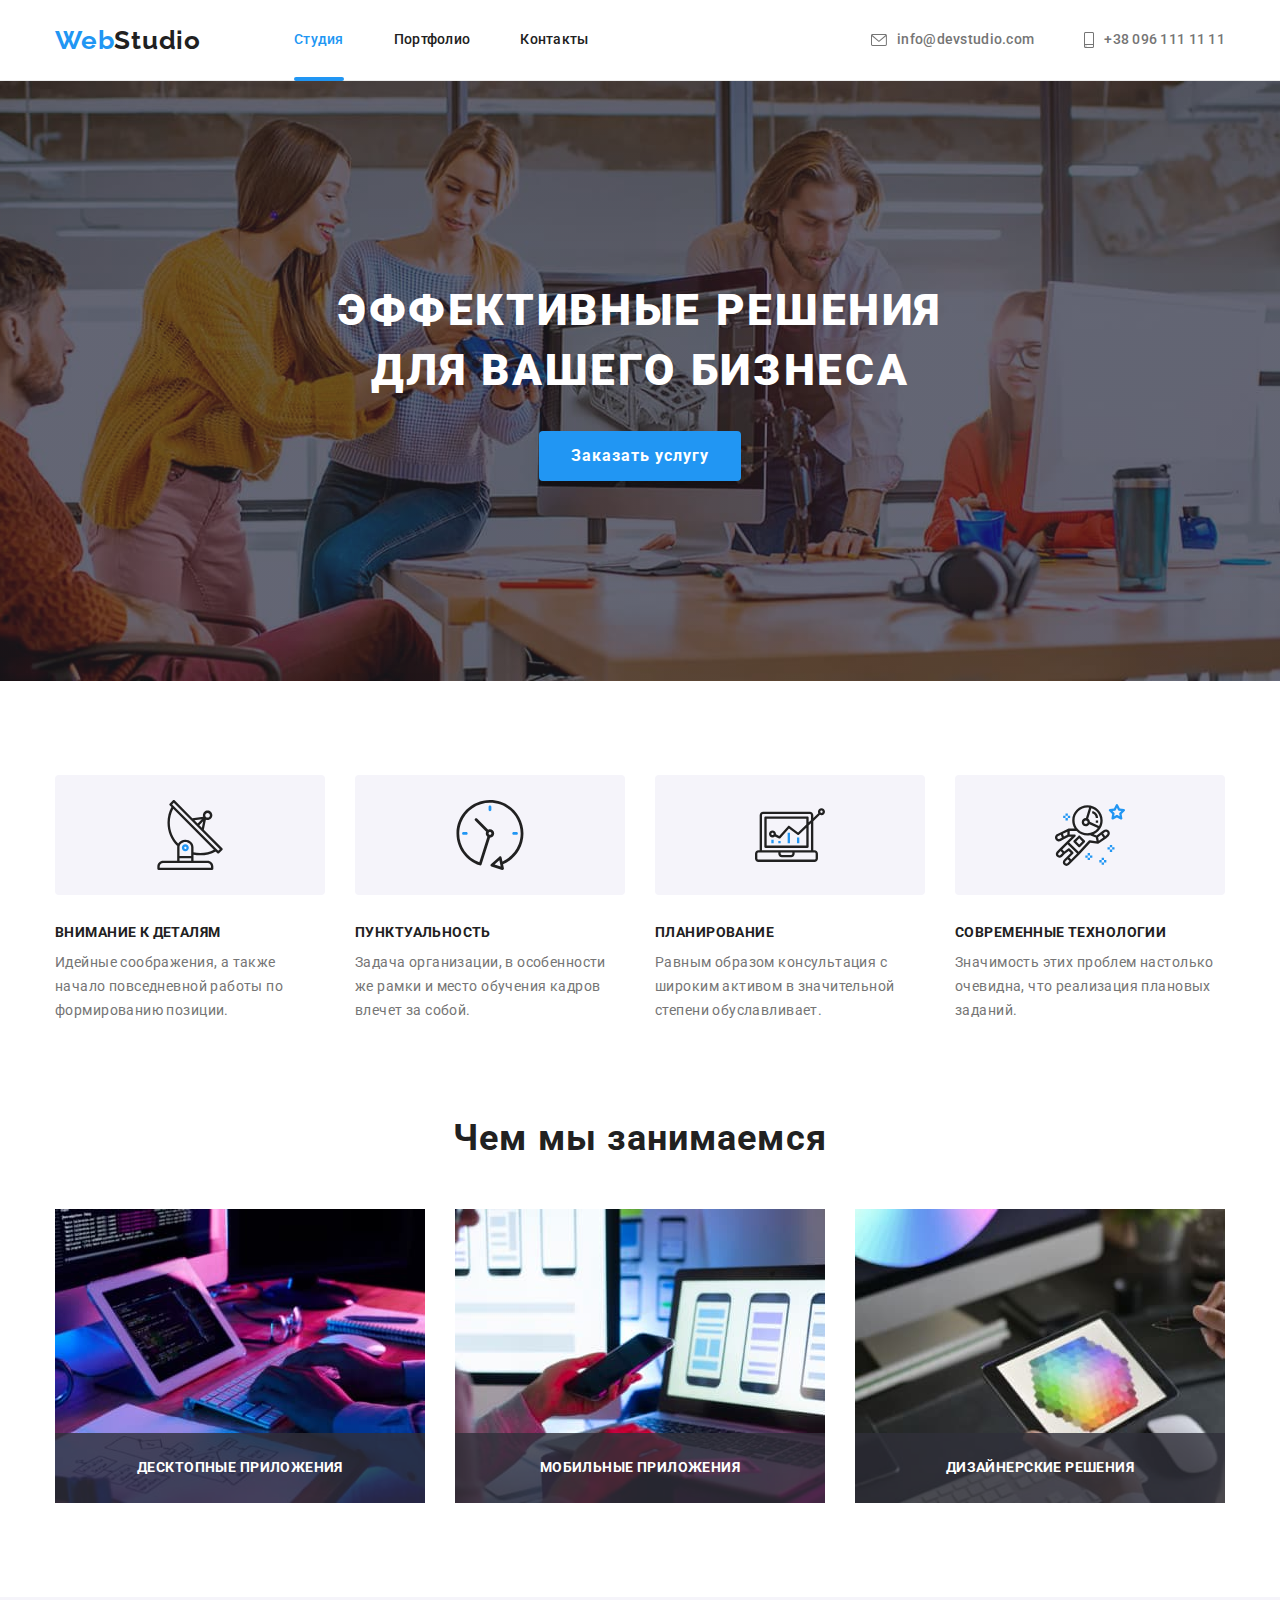
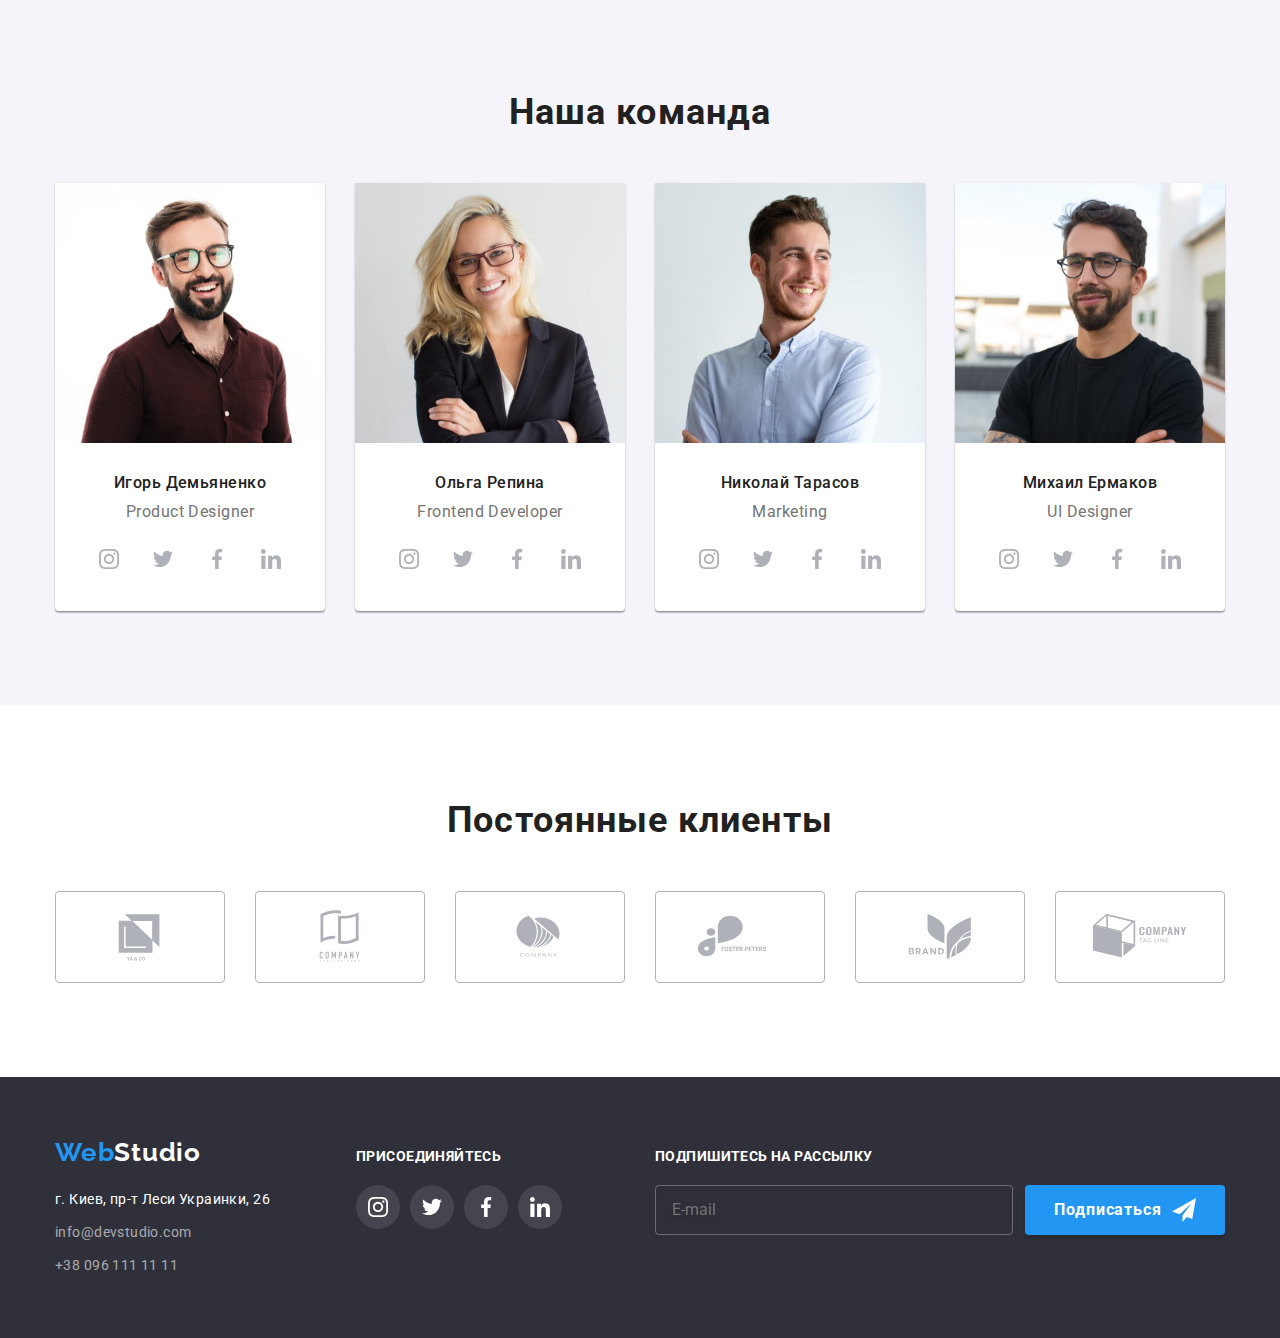
==== commit f0f20b18: "Connects normalize via SASS" ====
--- a/index.html
+++ b/index.html
@@ -5,13 +5,6 @@
     <meta http-equiv="X-UA-Compatible" content="IE=edge" />
     <meta name="viewport" content="width=device-width, initial-scale=1.0" />
 
-    <link
-      rel="stylesheet"
-      href="https://cdnjs.cloudflare.com/ajax/libs/modern-normalize/1.1.0/modern-normalize.min.css"
-      integrity="sha512-wpPYUAdjBVSE4KJnH1VR1HeZfpl1ub8YT/NKx4PuQ5NmX2tKuGu6U/JRp5y+Y8XG2tV+wKQpNHVUX03MfMFn9Q=="
-      crossorigin="anonymous"
-      referrerpolicy="no-referrer"
-    />
     <link rel="stylesheet" href="./css/main.min.css" />
 
     <link rel="preconnect" href="https://fonts.googleapis.com" />
@@ -24,33 +17,33 @@
     <!-- HEADER -->
     <header class="header">
       <div class="header__container container">
-        <a href="./index.html" lang="en" class="logo link">Web<span class="logo__text logo__text--black">Studio</span></a>
+        <a href="./index.html" lang="en" class="logo">Web<span class="logo__text logo__text--black">Studio</span></a>
         <nav class="navigation">
-          <ul class="navigation__list list">
+          <ul class="navigation__list">
             <li class="navigation__item">
-              <a href="./index.html" class="navigation__link link current">Студия</a>
+              <a href="./index.html" class="navigation__link navigation__link--current">Студия</a>
             </li>
             <li class="navigation__item">
-              <a href="./portfolio.html" class="navigation__link link">Портфолио</a>
+              <a href="./portfolio.html" class="navigation__link">Портфолио</a>
             </li>
             <li class="navigation__item">
-              <a href="" class="navigation__link link">Контакты</a>
+              <a href="" class="navigation__link">Контакты</a>
             </li>
           </ul>
         </nav>
 
-        <ul class="header__contact-list list">
-          <li class="header__contact-item">
-            <a href="mailto:info@devstudio.com" lang="en" class="header__contact-link link">
-              <svg class="header__contact-icon" width="16" height="12">
+        <ul class="contact__list">
+          <li class="contact__item">
+            <a href="mailto:info@devstudio.com" lang="en" class="contact__link">
+              <svg class="contact__icon" width="16" height="12">
                 <use href="./images/icons.svg#icon-envelope"></use>
               </svg>
               info@devstudio.com
             </a>
           </li>
-          <li class="header__contact-item">
-            <a href="tel:+380961111111" class="header__contact-link link">
-              <svg class="header__contact-icon" width="10" height="16">
+          <li class="contact__item">
+            <a href="tel:+380961111111" class="contact__link">
+              <svg class="contact__icon" width="10" height="16">
                 <use href="./images/icons.svg#icon-smartphone"></use>
               </svg>
               +38 096 111 11 11
@@ -74,7 +67,7 @@
       <section class="values section">
         <div class="values__container container">
           <h2 class="values__title values__title--visually-hidden">Ценности<!--title to be hidden--></h2>
-          <ul class="values__list list">
+          <ul class="values__list">
             <li class="values__item">
               <div class="values__block">
                 <svg class="values__icon" width="70" height="70">
@@ -119,7 +112,7 @@
       <section class="services section">
         <div class="services__container container">
           <h2 class="services__title">Чем мы занимаемся</h2>
-          <ul class="services__list list">
+          <ul class="services__list">
             <li class="services__item">
               <div class="services__thumb">
                 <img src="./images/services/first_service.jpg" alt="Планшет и клавиатура" width="370" />
@@ -146,36 +139,36 @@
       <section class="team section">
         <div class="team__container container">
           <h2 class="team__title">Наша команда</h2>
-          <ul class="members list">
+          <ul class="members">
             <li class="members__item">
               <img src="./images/team/igor_d.jpg" alt="Фото Игоря Д." width="270" />
               <div class="members__info">
                 <h3 class="members__name">Игорь Демьяненко</h3>
                 <p lang="en" class="members__position">Product Designer</p>
-                <ul class="member-social list">
-                  <li class="member-social__item">
-                    <a href="" class="member-social__link link">
+                <ul class="member-social">
+                  <li class="member-social__item">
+                    <a href="" class="member-social__link">
                       <svg class="member-social__icon" width="20" height="20">
                         <use href="./images/icons.svg#icon-instagram"></use>
                       </svg>
                     </a>
                   </li>
                   <li class="member-social__item">
-                    <a href="" class="member-social__link link">
+                    <a href="" class="member-social__link">
                       <svg class="member-social__icon" width="20" height="20">
                         <use href="./images/icons.svg#icon-twitter"></use>
                       </svg>
                     </a>
                   </li>
                   <li class="member-social__item">
-                    <a href="" class="member-social__link link">
+                    <a href="" class="member-social__link">
                       <svg class="member-social__icon" width="20" height="20">
                         <use href="./images/icons.svg#icon-facebook"></use>
                       </svg>
                     </a>
                   </li>
                   <li class="member-social__item">
-                    <a href="" class="member-social__link link">
+                    <a href="" class="member-social__link">
                       <svg class="member-social__icon" width="20" height="20">
                         <use href="./images/icons.svg#icon-linkedin"></use>
                       </svg>
@@ -190,30 +183,30 @@
               <div class="members__info">
                 <h3 class="members__name">Ольга Репина</h3>
                 <p lang="en" class="members__position">Frontend Developer</p>
-                <ul class="member-social list">
-                  <li class="member-social__item">
-                    <a href="" class="member-social__link link">
+                <ul class="member-social">
+                  <li class="member-social__item">
+                    <a href="" class="member-social__link">
                       <svg class="member-social__icon" width="20" height="20">
                         <use href="./images/icons.svg#icon-instagram"></use>
                       </svg>
                     </a>
                   </li>
                   <li class="member-social__item">
-                    <a href="" class="member-social__link link">
+                    <a href="" class="member-social__link">
                       <svg class="member-social__icon" width="20" height="20">
                         <use href="./images/icons.svg#icon-twitter"></use>
                       </svg>
                     </a>
                   </li>
                   <li class="member-social__item">
-                    <a href="" class="member-social__link link">
+                    <a href="" class="member-social__link">
                       <svg class="member-social__icon" width="20" height="20">
                         <use href="./images/icons.svg#icon-facebook"></use>
                       </svg>
                     </a>
                   </li>
                   <li class="member-social__item">
-                    <a href="" class="member-social__link link">
+                    <a href="" class="member-social__link">
                       <svg class="member-social__icon" width="20" height="20">
                         <use href="./images/icons.svg#icon-linkedin"></use>
                       </svg>
@@ -228,30 +221,30 @@
               <div class="members__info">
                 <h3 class="members__name">Николай Тарасов</h3>
                 <p lang="en" class="members__position">Marketing</p>
-                <ul class="member-social list">
-                  <li class="member-social__item">
-                    <a href="" class="member-social__link link">
+                <ul class="member-social">
+                  <li class="member-social__item">
+                    <a href="" class="member-social__link">
                       <svg class="member-social__icon" width="20" height="20">
                         <use href="./images/icons.svg#icon-instagram"></use>
                       </svg>
                     </a>
                   </li>
                   <li class="member-social__item">
-                    <a href="" class="member-social__link link">
+                    <a href="" class="member-social__link">
                       <svg class="member-social__icon" width="20" height="20">
                         <use href="./images/icons.svg#icon-twitter"></use>
                       </svg>
                     </a>
                   </li>
                   <li class="member-social__item">
-                    <a href="" class="member-social__link link">
+                    <a href="" class="member-social__link">
                       <svg class="member-social__icon" width="20" height="20">
                         <use href="./images/icons.svg#icon-facebook"></use>
                       </svg>
                     </a>
                   </li>
                   <li class="member-social__item">
-                    <a href="" class="member-social__link link">
+                    <a href="" class="member-social__link">
                       <svg class="member-social__icon" width="20" height="20">
                         <use href="./images/icons.svg#icon-linkedin"></use>
                       </svg>
@@ -266,30 +259,30 @@
               <div class="members__info">
                 <h3 class="members__name">Михаил Ермаков</h3>
                 <p lang="en" class="members__position">UI Designer</p>
-                <ul class="member-social list">
-                  <li class="member-social__item">
-                    <a href="" class="member-social__link link">
+                <ul class="member-social">
+                  <li class="member-social__item">
+                    <a href="" class="member-social__link">
                       <svg class="member-social__icon" width="20" height="20">
                         <use href="./images/icons.svg#icon-instagram"></use>
                       </svg>
                     </a>
                   </li>
                   <li class="member-social__item">
-                    <a href="" class="member-social__link link">
+                    <a href="" class="member-social__link">
                       <svg class="member-social__icon" width="20" height="20">
                         <use href="./images/icons.svg#icon-twitter"></use>
                       </svg>
                     </a>
                   </li>
                   <li class="member-social__item">
-                    <a href="" class="member-social__link link">
+                    <a href="" class="member-social__link">
                       <svg class="member-social__icon" width="20" height="20">
                         <use href="./images/icons.svg#icon-facebook"></use>
                       </svg>
                     </a>
                   </li>
                   <li class="member-social__item">
-                    <a href="" class="member-social__link link">
+                    <a href="" class="member-social__link">
                       <svg class="member-social__icon" width="20" height="20">
                         <use href="./images/icons.svg#icon-linkedin"></use>
                       </svg>
@@ -306,7 +299,7 @@
       <section class="clients section">
         <div class="clients__container container">
           <h2 class="clients__title">Постоянные клиенты</h2>
-          <ul class="clients__list list">
+          <ul class="clients__list">
             <li class="clients__item">
               <a href="#" class="client__link">
                 <svg class="clients__logo" width="106" height="60">
@@ -358,46 +351,45 @@
     <footer class="footer">
       <div class="footer__container container">
         <div class="footer__contacts">
-          <a href="./index.html" lang="en" class="logo link">Web<span class="logo__text logo__text--white">Studio</span></a>
+          <a href="./index.html" lang="en" class="logo">Web<span class="logo__text logo__text--white">Studio</span></a>
           <address class="address">
             <p class="addresss__text">г. Киев, пр-т Леси Украинки, 26</p>
           </address>
-          <ul class="footer__contact-list list">
-            <li class="footer__contact-item">
-              <a href="mailto:info@devstudio.com" lang="en" class="footer__contact-link link">info@devstudio.com</a>
-            </li>
-            <li class="footer__contact-item">
-              <a href="tel:+380961111111" class="footer__contact-link link">+38 096 111 11 11</a>
-            </li>
-          </ul>
-        </div>
-
+          <ul class="contact__list contact__list--footer">
+            <li class="contact__item contact__item--footer">
+              <a href="mailto:info@devstudio.com" lang="en" class="contact__link contact__link--footer">info@devstudio.com</a>
+            </li>
+            <li class="contact__item contact__item--footer">
+              <a href="tel:+380961111111" class="contact__link contact__link--footer">+38 096 111 11 11</a>
+            </li>
+          </ul>
+        </div>
         <div class="join-social">
           <h2 class="join-social__title">присоединяйтесь</h2>
-          <ul class="join-social__list list">
+          <ul class="join-social__list">
             <li class="join-social__item">
-              <a href="" class="join-social__link link">
+              <a href="" class="join-social__link">
                 <svg class="join-social__icon" width="20" height="20">
                   <use href="./images/icons.svg#icon-instagram"></use>
                 </svg>
               </a>
             </li>
             <li class="join-social__item">
-              <a href="" class="join-social__link link">
+              <a href="" class="join-social__link">
                 <svg class="join-social__icon" width="20" height="20">
                   <use href="./images/icons.svg#icon-twitter"></use>
                 </svg>
               </a>
             </li>
             <li class="join-social__item">
-              <a href="" class="join-social__link link">
+              <a href="" class="join-social__link">
                 <svg class="join-social__icon" width="20" height="20">
                   <use href="./images/icons.svg#icon-facebook"></use>
                 </svg>
               </a>
             </li>
             <li class="join-social__item">
-              <a href="" class="join-social__link link">
+              <a href="" class="join-social__link">
                 <svg class="join-social__icon" width="20" height="20">
                   <use href="./images/icons.svg#icon-linkedin"></use>
                 </svg>
@@ -433,65 +425,65 @@
           </svg>
         </button>
 
-        <form class="order">
-          <b class="order__title">Оставьте свои данные, мы вам перезвоним</b>
-          <ul class="order__list list">
-            <li class="order__field">
-              <label class="order__label" for="name">Имя</label>
-              <div class="order__block">
-                <input class="order__input" type="text" name="name" id="name" autofocus />
-                <svg class="order__icon" width="18" height="18">
+        <form class="modal__form">
+          <b class="modal__title">Оставьте свои данные, мы вам перезвоним</b>
+          <ul class="modal__list">
+            <li class="modal__field">
+              <label class="modal__label" for="name">Имя</label>
+              <div class="modal__block">
+                <input class="modal__input" type="text" name="name" id="name" autofocus />
+                <svg class="modal__icon" width="18" height="18">
                   <use href="./images/icons.svg#icon-name"></use>
                 </svg>
               </div>
             </li>
 
-            <li class="order__field">
-              <label class="order__label" for="tel">Телефон</label>
-              <div class="order__block">
-                <input class="order__input" type="tel" name="tel" id="tel" />
-                <svg class="order__icon" width="18" height="18">
+            <li class="modal__field">
+              <label class="modal__label" for="tel">Телефон</label>
+              <div class="modal__block">
+                <input class="modal__input" type="tel" name="tel" id="tel" />
+                <svg class="modal__icon" width="18" height="18">
                   <use href="./images/icons.svg#icon-phone"></use>
                 </svg>
               </div>
             </li>
 
-            <li class="order__field">
-              <label class="order__label" for="mail">Почта</label>
-              <div class="order__block">
-                <input class="order__input" type="email" name="mail" id="mail" />
-                <svg class="order__icon" width="18" height="18">
+            <li class="modal__field">
+              <label class="modal__label" for="mail">Почта</label>
+              <div class="modal__block">
+                <input class="modal__input" type="email" name="mail" id="mail" />
+                <svg class="modal__icon" width="18" height="18">
                   <use href="./images/icons.svg#icon-email"></use>
                 </svg>
               </div>
             </li>
 
-            <li class="order__field">
-              <label class="order__label" for="comment">Комментарий</label>
-              <div class="order__block">
-                <textarea class="order__input textarea" name="comment" id="comment" placeholder="Введите текст"></textarea>
-              </div>
-            </li>
-          </ul>
-
-          <div class="order__agree">
-            <label for="order__agree-label" class="order__agree-label">
-              <input type="checkbox" class="order__checkbox visually-hidden" id="order__agree-label" />
-
-              <svg class="order__icon-frame" width="16" height="15">
+            <li class="modal__field">
+              <label class="modal__label" for="comment">Комментарий</label>
+              <div class="modal__block">
+                <textarea class="modal__input textarea" name="comment" id="comment" placeholder="Введите текст"></textarea>
+              </div>
+            </li>
+          </ul>
+
+          <div class="modal__agree">
+            <label for="modal__agree-label" class="modal__agree-label">
+              <input type="checkbox" class="modal__checkbox visually-hidden" id="modal__agree-label" />
+
+              <svg class="modal__icon-frame" width="16" height="15">
                 <use href="./images/icons.svg#icon-check-frame"></use>
               </svg>
 
-              <svg class="order__icon-checked" width="16" height="15">
+              <svg class="modal__icon-checked" width="16" height="15">
                 <use href="./images/icons.svg#icon-checked-box"></use>
               </svg>
               Соглашаюсь с рассылкой и принимаю&nbsp;
             </label>
-            <span class="order__agree-link">
+            <span class="modal__agree-link">
               <a class="link" href="">Условия договора</a>
             </span>
           </div>
-          <button type="submit" class="order__btn">Отправить</button>
+          <button type="submit" class="modal__btn">Отправить</button>
         </form>
       </div>
     </div>
--- a/css/main.min.css
+++ b/css/main.min.css
@@ -1 +1 @@
-:root{--main-text: #757575;--white-text: #ffffff;--secondary-text: #212121;--accent: #2196f3;--logo-font: "Raleway", sans-serif;--section-typ-padding: 94px;--duration: cubic-bezier(0.4, 0, 0.2, 1);--speed: 250ms}.visually-hidden,.values__title--visually-hidden{position:absolute;width:1px;height:1px;margin:-1px;border:0;padding:0;white-space:nowrap;-webkit-clip-path:inset(100%);clip-path:inset(100%);clip:rect(0 0 0 0);overflow:hidden}html{-webkit-box-sizing:border-box;box-sizing:border-box}img{display:block;max-width:100%;height:auto}*,*::before,*::after{-webkit-box-sizing:inherit;box-sizing:inherit}p,h1,h2,h3,h4,h5,h6{margin:0}ul{margin:0;padding-left:0}.page{background-color:#fff;color:var(--main-text);font-family:"Roboto","Helvetica Neue",sans-serif}a{text-decoration:none}.link{text-decoration:none}.list{list-style:none}.container{width:1200px;padding-left:15px;padding-right:15px;margin:0 auto}.section{padding-top:var(--section-typ-padding);padding-bottom:var(--section-typ-padding)}.services__title,.team__title,.clients__title{margin-bottom:50px;color:var(--secondary-text);font-size:36px;line-height:1.17;text-align:center;letter-spacing:.03em}.join-social__link,.member-social__link{display:-webkit-box;display:-ms-flexbox;display:flex;-webkit-box-align:center;-ms-flex-align:center;align-items:center;-webkit-box-pack:center;-ms-flex-pack:center;justify-content:center;width:44px;height:44px;border-radius:50%}.hero__btn{padding:10px 32px 10px 32px;min-width:200px;background-color:var(--accent);color:var(--white-text);cursor:pointer;font-family:inherit;font-weight:700;font-size:16px;line-height:1.88;letter-spacing:.06em;-webkit-box-shadow:0px 4px 4px rgba(0,0,0,.15);box-shadow:0px 4px 4px rgba(0,0,0,.15);border-radius:4px;border:none;-webkit-transition:background-color var(--speed) var(--duration),-webkit-box-shadow var(--speed) var(--duration);transition:background-color var(--speed) var(--duration),-webkit-box-shadow var(--speed) var(--duration);transition:background-color var(--speed) var(--duration),box-shadow var(--speed) var(--duration);transition:background-color var(--speed) var(--duration),box-shadow var(--speed) var(--duration),-webkit-box-shadow var(--speed) var(--duration)}.hero__btn:hover,.hero__btn:focus{background-color:#188ce8}.filter{margin-bottom:50px;display:-webkit-box;display:-ms-flexbox;display:flex;-webkit-box-pack:center;-ms-flex-pack:center;justify-content:center}.filter__btn{padding:6px 22px 6px 22px;color:var(--secondary-text);background-color:#f5f4fa;font-family:inherit;cursor:pointer;font-weight:500;font-size:16px;line-height:1.63;text-align:center;letter-spacing:.03em;border-radius:4px;border:none;-webkit-transition:background-color var(--speed) var(--duration),color var(--speed) var(--duration),-webkit-box-shadow var(--speed) var(--duration);transition:background-color var(--speed) var(--duration),color var(--speed) var(--duration),-webkit-box-shadow var(--speed) var(--duration);transition:background-color var(--speed) var(--duration),color var(--speed) var(--duration),box-shadow var(--speed) var(--duration);transition:background-color var(--speed) var(--duration),color var(--speed) var(--duration),box-shadow var(--speed) var(--duration),-webkit-box-shadow var(--speed) var(--duration)}.filter__btn:hover,.filter__btn:focus{color:var(--white-text);background-color:var(--accent);-webkit-box-shadow:0px 3px 1px rgba(0,0,0,.1),0px 1px 2px rgba(0,0,0,.08),0px 2px 2px rgba(0,0,0,.12);box-shadow:0px 3px 1px rgba(0,0,0,.1),0px 1px 2px rgba(0,0,0,.08),0px 2px 2px rgba(0,0,0,.12)}.filter__item:not(:last-child){margin-right:8px}.subscription__btn{display:-webkit-box;display:-ms-flexbox;display:flex;-webkit-box-pack:center;-ms-flex-pack:center;justify-content:center;-webkit-box-align:center;-ms-flex-align:center;align-items:center;width:200px;height:50px;background:var(--accent);-webkit-box-shadow:0px 4px 4px rgba(0,0,0,.15);box-shadow:0px 4px 4px rgba(0,0,0,.15);border-radius:4px;border:none;font-weight:700;font-size:16px;line-height:1.88px;text-align:center;letter-spacing:.06em;color:var(--white-text);cursor:pointer;-webkit-transition:background-color var(--speed) var(--duration),-webkit-box-shadow var(--speed) var(--duration);transition:background-color var(--speed) var(--duration),-webkit-box-shadow var(--speed) var(--duration);transition:background-color var(--speed) var(--duration),box-shadow var(--speed) var(--duration);transition:background-color var(--speed) var(--duration),box-shadow var(--speed) var(--duration),-webkit-box-shadow var(--speed) var(--duration)}.subscription__btn:hover,.subscription__btn:focus{background-color:#188ce8}.subscription__icon{fill:var(--white-text);margin-left:10px}.close-btn{position:absolute;display:-webkit-box;display:-ms-flexbox;display:flex;-webkit-box-align:center;-ms-flex-align:center;align-items:center;-webkit-box-pack:center;-ms-flex-pack:center;justify-content:center;top:8px;right:8px;width:30px;height:30px;border:1px solid rgba(0,0,0,.1);border-radius:50%;fill:#000;background-color:var(--white-text);cursor:pointer;-webkit-transition:fill var(--speed) var(--duration),-webkit-box-shadow var(--speed) var(--duration);transition:fill var(--speed) var(--duration),-webkit-box-shadow var(--speed) var(--duration);transition:fill var(--speed) var(--duration),box-shadow var(--speed) var(--duration);transition:fill var(--speed) var(--duration),box-shadow var(--speed) var(--duration),-webkit-box-shadow var(--speed) var(--duration)}.close-btn:hover,.close-btn:focus{-webkit-box-shadow:0px 2px 2px rgba(0,0,0,.15);box-shadow:0px 2px 2px rgba(0,0,0,.15);fill:var(--accent)}.order__btn{width:200px;height:50px;left:700px;top:712px;display:block;-ms-flex-item-align:center;align-self:center;background-color:var(--accent);-webkit-box-shadow:0px 4px 4px rgba(0,0,0,.15);box-shadow:0px 4px 4px rgba(0,0,0,.15);border-radius:4px;border:none;cursor:pointer;font-weight:700;font-size:16px;line-height:1.88;letter-spacing:.06em;color:var(--white-text);-webkit-transition:background-color var(--speed) var(--duration);transition:background-color var(--speed) var(--duration)}.order__btn:hover,.order__btn:focus{background-color:#188ce8}.footer{padding-top:60px;padding-bottom:60px;background-color:#2f303a}.address{margin-top:20px}.addresss__text{color:var(--white-text);font-style:normal;font-size:14px;line-height:1.71;letter-spacing:.03em}.footer__container{display:-webkit-box;display:-ms-flexbox;display:flex;-webkit-box-align:baseline;-ms-flex-align:baseline;align-items:baseline}.footer__contact-link{color:rgba(255,255,255,.6);font-style:normal;font-weight:400;font-size:14px;line-height:1.71;letter-spacing:.03em;-webkit-transition:color var(--speed) var(--duration);transition:color var(--speed) var(--duration)}.footer__contact-link:hover,.footer__contact-link:focus{color:var(--accent)}.footer__contact-list{margin-top:9px}.footer__contact-list .footer__contact-item+.footer__contact-item{margin-top:9px}.footer__contacts{margin-right:auto}.subscription{margin-left:93px}.subscription__input{display:-webkit-box;display:-ms-flexbox;display:flex}.subscription__field{padding-left:16px;margin-right:12px;width:358px;height:50px;left:815px;top:2787px;border:1px solid rgba(255,255,255,.3);-webkit-filter:drop-shadow(0px 4px 4px rgba(0, 0, 0, 0.15));filter:drop-shadow(0px 4px 4px rgba(0, 0, 0, 0.15));color:var(--white-text);border-radius:4px;background-color:rgba(0,0,0,0);outline:none;-webkit-transition:border-color var(--speed) var(--duration);transition:border-color var(--speed) var(--duration)}.subscription__field:focus{border-color:var(--accent)}.header{border-bottom:1px solid #ececec}.header__container{display:-webkit-box;display:-ms-flexbox;display:flex;-webkit-box-align:center;-ms-flex-align:center;align-items:center}.navigation{margin-left:93px}.navigation__list{display:-webkit-box;display:-ms-flexbox;display:flex}.navigation__item:not(:last-child){position:relative;margin-right:50px}.navigation__link{display:block;padding-top:32px;padding-bottom:32px;color:var(--secondary-text);font-weight:500;font-size:14px;line-height:1.14;letter-spacing:.02em;-webkit-transition:color var(--speed) var(--duration);transition:color var(--speed) var(--duration)}.navigation__link:hover,.navigation__link:focus{color:var(--accent)}.navigation__link.current{color:var(--accent)}.navigation__link.current::after{content:"";position:absolute;left:0;bottom:-1px;width:100%;border-radius:2px;height:4px;background:var(--accent)}.header__contact-list{display:-webkit-box;display:-ms-flexbox;display:flex;-webkit-box-align:center;-ms-flex-align:center;align-items:center;margin-left:auto}.header__contact-link{display:-webkit-box;display:-ms-flexbox;display:flex;-webkit-box-align:center;-ms-flex-align:center;align-items:center;padding-top:32px;padding-bottom:32px;color:var(--main-text);font-weight:500;font-size:14px;line-height:1.14;letter-spacing:.02em;-webkit-transition:color var(--speed) var(--duration);transition:color var(--speed) var(--duration)}.header__contact-link:hover,.header__contact-link:focus{color:var(--accent)}.header__contact-icon{fill:currentColor;margin-right:10px}.header__contact-list .header__contact-item+.header__contact-item{margin-left:50px}.logo{display:inline-block;color:var(--accent);font-family:var(--logo-font);font-weight:700;font-size:26px;line-height:1.19;letter-spacing:.03em}.logo__text--black{color:var(--secondary-text)}.logo__text--white{color:var(--white-text)}.backdrop{position:fixed;top:0;left:0;width:100%;height:100%;z-index:1;background-color:rgba(0,0,0,.2);opacity:1;-webkit-transition:opacity var(--speed) var(--duration);transition:opacity var(--speed) var(--duration)}.backdrop.is-hidden{opacity:0;pointer-events:none}.backdrop.is-hidden .modal{-webkit-transform:translate(-50%, -50%) scale(0.9);transform:translate(-50%, -50%) scale(0.9)}.modal{position:absolute;top:50%;left:50%;width:528px;min-height:581px;padding:40px;background-color:var(--white-text);-webkit-box-shadow:0px 1px 3px rgba(0,0,0,.12),0px 1px 1px rgba(0,0,0,.14),0px 2px 1px rgba(0,0,0,.2);box-shadow:0px 1px 3px rgba(0,0,0,.12),0px 1px 1px rgba(0,0,0,.14),0px 2px 1px rgba(0,0,0,.2);border-radius:4px;-webkit-transform:translate(-50%, -50%) scale(1);transform:translate(-50%, -50%) scale(1);-webkit-transition:-webkit-transform var(--speed) var(--duration);transition:-webkit-transform var(--speed) var(--duration);transition:transform var(--speed) var(--duration);transition:transform var(--speed) var(--duration), -webkit-transform var(--speed) var(--duration)}.order{display:-webkit-box;display:-ms-flexbox;display:flex;-webkit-box-orient:vertical;-webkit-box-direction:normal;-ms-flex-direction:column;flex-direction:column}.order__title{margin-bottom:12px;font-size:20px;line-height:1.15;text-align:center;letter-spacing:.03em;color:var(--secondary-text)}.order__field:not(:last-child){display:-webkit-box;display:-ms-flexbox;display:flex;-webkit-box-orient:vertical;-webkit-box-direction:normal;-ms-flex-direction:column;flex-direction:column;margin-bottom:10px}.order__label{font-size:12px;line-height:1.17;letter-spacing:.01em;color:var(--main-text)}.order__input{padding-left:35px;padding-right:15px;height:40px;width:100%;border:1px solid rgba(33,33,33,.2);border-radius:4px;color:var(--secondary-text);outline:none;-webkit-transition:border-color var(--speed) var(--duration);transition:border-color var(--speed) var(--duration)}.order__input:focus{border:1px solid var(--accent)}.order__input:focus+.order__icon{fill:var(--accent)}.order__input.textarea{height:120px;padding:12px;resize:none}.order__block{position:relative;margin-top:4px}.order__icon{position:absolute;left:12px;top:50%;-webkit-transform:translateY(-50%);transform:translateY(-50%);-webkit-transition:fill var(--speed) var(--duration);transition:fill var(--speed) var(--duration)}.order__field .textarea::-webkit-input-placeholder{font-size:14px;line-height:1.14;letter-spacing:.01em;color:rgba(117,117,117,.5)}.order__field .textarea::-moz-placeholder{font-size:14px;line-height:1.14;letter-spacing:.01em;color:rgba(117,117,117,.5)}.order__field .textarea:-ms-input-placeholder{font-size:14px;line-height:1.14;letter-spacing:.01em;color:rgba(117,117,117,.5)}.order__field .textarea::-ms-input-placeholder{font-size:14px;line-height:1.14;letter-spacing:.01em;color:rgba(117,117,117,.5)}.order__field .textarea::placeholder{font-size:14px;line-height:1.14;letter-spacing:.01em;color:rgba(117,117,117,.5)}.order__agree{display:-webkit-box;display:-ms-flexbox;display:flex;-webkit-box-align:center;-ms-flex-align:center;align-items:center;margin-top:20px;margin-bottom:30px;margin-left:12px;font-size:14px;line-height:1.71;letter-spacing:.03em}.order__agree-label{position:relative;display:-webkit-box;display:-ms-flexbox;display:flex;-webkit-box-align:center;-ms-flex-align:center;align-items:center}.order__agree-link .link{color:var(--accent);text-decoration:underline;-webkit-transition:-webkit-text-decoration var(--speed) var(--duration);transition:-webkit-text-decoration var(--speed) var(--duration);transition:text-decoration var(--speed) var(--duration);transition:text-decoration var(--speed) var(--duration), -webkit-text-decoration var(--speed) var(--duration)}.order__agree-link .link:hover{-webkit-text-decoration-color:rgba(0,0,0,0);text-decoration-color:rgba(0,0,0,0)}.order__icon-frame{margin-right:7px;opacity:1;-webkit-transition:fill var(--speed) var(--duration),opacity var(--speed) var(--duration),-webkit-box-shadow var(--speed) var(--duration);transition:fill var(--speed) var(--duration),opacity var(--speed) var(--duration),-webkit-box-shadow var(--speed) var(--duration);transition:fill var(--speed) var(--duration),box-shadow var(--speed) var(--duration),opacity var(--speed) var(--duration);transition:fill var(--speed) var(--duration),box-shadow var(--speed) var(--duration),opacity var(--speed) var(--duration),-webkit-box-shadow var(--speed) var(--duration)}.order__checkbox:hover+.order__icon-frame{-webkit-box-shadow:0px 3px 3px rgba(0,0,0,.15);box-shadow:0px 3px 3px rgba(0,0,0,.15)}.order__checkbox:focus+.order__icon-frame{-webkit-box-shadow:0px 2px 2px rgba(0,0,0,.15);box-shadow:0px 2px 2px rgba(0,0,0,.15);fill:var(--accent)}.order__checkbox:checked+.order__icon-frame{opacity:0}.order__icon-checked{position:absolute;margin-right:7px;opacity:0;-webkit-transition:opacity var(--speed) var(--duration);transition:opacity var(--speed) var(--duration)}.order__checkbox:checked~.order__icon-checked{opacity:1}.member-social{display:-webkit-box;display:-ms-flexbox;display:flex;-webkit-box-pack:center;-ms-flex-pack:center;justify-content:center}.member-social__item{margin-right:10px}.member-social__item:last-child{margin-right:0}.member-social__link{color:#afb1b8;-webkit-transition:background-color var(--speed) var(--duration),color var(--speed) var(--duration);transition:background-color var(--speed) var(--duration),color var(--speed) var(--duration)}.member-social__link:hover,.member-social__link:focus{background-color:var(--accent);color:var(--white-text)}.member-social__icon{fill:currentColor}.join-social__title,.subscription__title{display:block;margin-bottom:20px;color:var(--white-text);font-size:14px;line-height:1.14;letter-spacing:.03em;text-transform:uppercase}.footer .container{display:-webkit-box;display:-ms-flexbox;display:flex}.join-social__list{display:-webkit-box;display:-ms-flexbox;display:flex;-webkit-box-pack:center;-ms-flex-pack:center;justify-content:center}.join-social__item{margin-right:10px}.join-social__item:last-child{margin-right:0}.join-social__link{color:var(--white-text);background-color:rgba(255,255,255,.1);-webkit-transition:background-color var(--speed) var(--duration);transition:background-color var(--speed) var(--duration)}.join-social__link:hover,.join-social__link:focus{background-color:var(--accent);color:var(--white-text)}.join-social__icon{fill:currentColor}.hero{padding-top:200px;padding-bottom:200px;margin-left:auto;margin-right:auto;max-width:1600px;text-align:center;background-image:-webkit-gradient(linear, left top, right top, from(rgba(47, 48, 58, 0.4)), to(rgba(47, 48, 58, 0.4))),url(../images/background/hero-bcg.jpg);background-image:linear-gradient(to right, rgba(47, 48, 58, 0.4), rgba(47, 48, 58, 0.4)),url(../images/background/hero-bcg.jpg);background-repeat:no-repeat;background-size:cover;background-position:center}.hero .container{width:696px}.hero__title{margin-bottom:30px;color:var(--white-text);font-weight:900;font-size:44px;line-height:1.36;letter-spacing:.06em;text-transform:uppercase}.values__list{display:-webkit-box;display:-ms-flexbox;display:flex}.values__item{width:calc((100% - 90px)/4)}.values__item:not(:last-child){margin-right:30px}.values__block{display:-webkit-box;display:-ms-flexbox;display:flex;-webkit-box-pack:center;-ms-flex-pack:center;justify-content:center;padding-bottom:25px;margin-bottom:30px;background:#f5f4fa;border-radius:4px;padding-top:25px}.values__headline{margin-bottom:10px;color:var(--secondary-text);font-size:14px;line-height:1.14;letter-spacing:.03em;text-transform:uppercase}.values__description{color:var(--main-text);font-size:14px;line-height:1.71;letter-spacing:.03em}.services{padding-top:0}.services__list{display:-webkit-box;display:-ms-flexbox;display:flex}.services__item{width:calc((100% - 60px)/3)}.services__item:not(:last-child){margin-right:30px}.services__thumb{position:relative}.services__name{position:absolute;bottom:0;padding-top:27px;padding-bottom:27px;width:100%;font-size:14px;line-height:1.14;text-align:center;letter-spacing:.03em;text-transform:uppercase;color:var(--white-text);background-color:rgba(47,48,58,.8)}.team{background-color:#f5f4fa}.members{display:-webkit-box;display:-ms-flexbox;display:flex}.members__item{width:calc((100% - 90px)/4);background-color:var(--white-text);-webkit-box-shadow:0px 1px 3px rgba(0,0,0,.12),0px 1px 1px rgba(0,0,0,.14),0px 2px 1px rgba(0,0,0,.2);box-shadow:0px 1px 3px rgba(0,0,0,.12),0px 1px 1px rgba(0,0,0,.14),0px 2px 1px rgba(0,0,0,.2);border-radius:0px 0px 4px 4px}.members__item:not(:last-child){margin-right:30px}.members__item .members__info{padding-top:30px;padding-bottom:30px}.members__name{margin-bottom:10px;color:var(--secondary-text);font-weight:500;font-size:16px;line-height:1.19;text-align:center;letter-spacing:.03em}.members__position{margin-bottom:16px;color:var(--main-text);font-size:16px;line-height:1.19;text-align:center;letter-spacing:.03em}.clients__list{display:-webkit-box;display:-ms-flexbox;display:flex}.clients__item{height:92px;margin-right:30px;width:calc((100% - 150px)/6)}.clients__item:last-child{margin-right:0}.client__link{display:-webkit-box;display:-ms-flexbox;display:flex;-webkit-box-align:center;-ms-flex-align:center;align-items:center;-webkit-box-pack:center;-ms-flex-pack:center;justify-content:center;border:1px solid #afb1b8;border-radius:4px;width:100%;height:100%;-webkit-transition:border var(--speed) var(--duration);transition:border var(--speed) var(--duration)}.client__link:hover,.client__link:focus{border:1px solid var(--accent)}.clients__logo{fill:#afb1b8;-webkit-transition:fill var(--speed) var(--duration);transition:fill var(--speed) var(--duration)}.client__link:hover .clients__logo,.client__link:focus .clients__logo{fill:var(--accent)}.projects{display:-webkit-box;display:-ms-flexbox;display:flex;-ms-flex-wrap:wrap;flex-wrap:wrap}.projects__item{margin-right:30px;margin-bottom:30px;width:calc((100% - 60px)/3)}.projects__item:nth-child(3n){margin-right:0}.projects__item:nth-last-child(-n+3){margin-bottom:0}.projects__thumb{position:relative;overflow:hidden}.projects__overlay{position:absolute;top:0;display:-webkit-box;display:-ms-flexbox;display:flex;-webkit-box-align:center;-ms-flex-align:center;align-items:center;padding-left:24px;padding-right:24px;height:100%;font-size:18px;line-height:1.56;letter-spacing:.03em;color:var(--white-text);background-color:rgba(33,150,243,.9);-webkit-transform:translateY(100%);transform:translateY(100%);-webkit-transition:-webkit-transform var(--speed) var(--duration);transition:-webkit-transform var(--speed) var(--duration);transition:transform var(--speed) var(--duration);transition:transform var(--speed) var(--duration), -webkit-transform var(--speed) var(--duration)}.portfolio-item .link:hover .projects__overlay,.portfolio-item .link:focus .projects__overlay{-webkit-transform:translateY(0);transform:translateY(0)}.projects__item .projects__info{padding:20px 24px;border-right:1px solid #eee;border-left:1px solid #eee;border-bottom:1px solid #eee}.projects__name{padding-bottom:4px;color:var(--secondary-text);font-size:18px;line-height:2;letter-spacing:.06em}.projects__service{color:var(--main-text);font-size:16px;line-height:1.88;letter-spacing:.03em}.projects__link{display:block;-webkit-transition:-webkit-box-shadow var(--speed) var(--duration);transition:-webkit-box-shadow var(--speed) var(--duration);transition:box-shadow var(--speed) var(--duration);transition:box-shadow var(--speed) var(--duration), -webkit-box-shadow var(--speed) var(--duration)}.projects__link:hover,.projects__link:focus{-webkit-box-shadow:0px 1px 1px rgba(0,0,0,.12),0px 4px 4px rgba(0,0,0,.06),1px 4px 6px rgba(0,0,0,.16);box-shadow:0px 1px 1px rgba(0,0,0,.12),0px 4px 4px rgba(0,0,0,.06),1px 4px 6px rgba(0,0,0,.16)}/*# sourceMappingURL=main.min.css.map */+/*! modern-normalize v1.1.0 | MIT License | https://github.com/sindresorhus/modern-normalize */*,::before,::after{-webkit-box-sizing:border-box;box-sizing:border-box}html{line-height:1.15;-webkit-text-size-adjust:100%;-moz-tab-size:4;-o-tab-size:4;tab-size:4}body{margin:0;font-family:system-ui,-apple-system,"Segoe UI",Roboto,Helvetica,Arial,sans-serif,"Apple Color Emoji","Segoe UI Emoji"}hr{height:0;color:inherit}abbr[title]{-webkit-text-decoration:underline dotted;text-decoration:underline dotted}b,strong{font-weight:bolder}code,kbd,samp,pre{font-family:ui-monospace,SFMono-Regular,Consolas,"Liberation Mono",Menlo,monospace;font-size:1em}small{font-size:80%}sub,sup{font-size:75%;line-height:0;position:relative;vertical-align:baseline}sub{bottom:-0.25em}sup{top:-0.5em}table{text-indent:0;border-color:inherit}button,input,optgroup,select,textarea{font-family:inherit;font-size:100%;line-height:1.15;margin:0}button,select{text-transform:none}button,[type=button],[type=reset],[type=submit]{-webkit-appearance:button}::-moz-focus-inner{border-style:none;padding:0}:-moz-focusring{outline:1px dotted ButtonText}:-moz-ui-invalid{box-shadow:none}legend{padding:0}progress{vertical-align:baseline}::-webkit-inner-spin-button,::-webkit-outer-spin-button{height:auto}[type=search]{-webkit-appearance:textfield;outline-offset:-2px}::-webkit-search-decoration{-webkit-appearance:none}::-webkit-file-upload-button{-webkit-appearance:button;font:inherit}summary{display:list-item}:root{--main-text: #757575;--white-text: #ffffff;--secondary-text: #212121;--accent: #2196f3;--grey-accent: #f5f4fa;--section-typ-padding: 94px;--duration: cubic-bezier(0.4, 0, 0.2, 1);--speed: 250ms}.visually-hidden,.values__title--visually-hidden{position:absolute;width:1px;height:1px;margin:-1px;border:0;padding:0;white-space:nowrap;-webkit-clip-path:inset(100%);clip-path:inset(100%);clip:rect(0 0 0 0);overflow:hidden}.services__title,.team__title,.clients__title{margin-bottom:50px;color:var(--secondary-text);font-size:36px;line-height:1.17;text-align:center;letter-spacing:.03em}.join-social__title,.subscription__title{display:block;margin-bottom:20px;color:var(--white-text);font-size:14px;line-height:1.14;letter-spacing:.03em;text-transform:uppercase}.member-social__link,.join-social__link{display:-webkit-box;display:-ms-flexbox;display:flex;-webkit-box-align:center;-ms-flex-align:center;align-items:center;-webkit-box-pack:center;-ms-flex-pack:center;justify-content:center;width:44px;height:44px;border-radius:50%}html{-webkit-box-sizing:border-box;box-sizing:border-box}img{display:block;max-width:100%;height:auto}*,*::before,*::after{-webkit-box-sizing:inherit;box-sizing:inherit}p,h1,h2,h3,h4,h5,h6{margin:0}ul{margin:0;padding-left:0;list-style:none}.page{background-color:#fff;color:var(--main-text);font-family:Roboto,Helvetica Neue,sans-serif}a{text-decoration:none}.container{width:1200px;padding-left:15px;padding-right:15px;margin:0 auto}.section{padding-top:var(--section-typ-padding);padding-bottom:var(--section-typ-padding)}.hero__btn{padding:10px 32px 10px 32px;min-width:200px;background-color:var(--accent);color:var(--white-text);cursor:pointer;font-family:inherit;font-weight:700;font-size:16px;line-height:1.88;letter-spacing:.06em;-webkit-box-shadow:0px 4px 4px rgba(0,0,0,.15);box-shadow:0px 4px 4px rgba(0,0,0,.15);border-radius:4px;border:none;-webkit-transition:background-color var(--speed) var(--duration),-webkit-box-shadow var(--speed) var(--duration);transition:background-color var(--speed) var(--duration),-webkit-box-shadow var(--speed) var(--duration);transition:background-color var(--speed) var(--duration),box-shadow var(--speed) var(--duration);transition:background-color var(--speed) var(--duration),box-shadow var(--speed) var(--duration),-webkit-box-shadow var(--speed) var(--duration)}.hero__btn:hover,.hero__btn:focus{background-color:#188ce8}.filter{margin-bottom:50px;display:-webkit-box;display:-ms-flexbox;display:flex;-webkit-box-pack:center;-ms-flex-pack:center;justify-content:center}.filter__btn{padding:6px 22px 6px 22px;color:var(--secondary-text);background-color:var(--grey-accent);font-family:inherit;cursor:pointer;font-weight:500;font-size:16px;line-height:1.63;text-align:center;letter-spacing:.03em;border-radius:4px;border:none;-webkit-transition:background-color var(--speed) var(--duration),color var(--speed) var(--duration),-webkit-box-shadow var(--speed) var(--duration);transition:background-color var(--speed) var(--duration),color var(--speed) var(--duration),-webkit-box-shadow var(--speed) var(--duration);transition:background-color var(--speed) var(--duration),color var(--speed) var(--duration),box-shadow var(--speed) var(--duration);transition:background-color var(--speed) var(--duration),color var(--speed) var(--duration),box-shadow var(--speed) var(--duration),-webkit-box-shadow var(--speed) var(--duration)}.filter__btn:hover,.filter__btn:focus,.filter__btn--active{color:var(--white-text);background-color:var(--accent);-webkit-box-shadow:0px 3px 1px rgba(0,0,0,.1),0px 1px 2px rgba(0,0,0,.08),0px 2px 2px rgba(0,0,0,.12);box-shadow:0px 3px 1px rgba(0,0,0,.1),0px 1px 2px rgba(0,0,0,.08),0px 2px 2px rgba(0,0,0,.12)}.filter__item:not(:last-child){margin-right:8px}.subscription__btn{display:-webkit-box;display:-ms-flexbox;display:flex;-webkit-box-align:center;-ms-flex-align:center;align-items:center;-webkit-box-pack:center;-ms-flex-pack:center;justify-content:center;width:200px;height:50px;background:var(--accent);-webkit-box-shadow:0px 4px 4px rgba(0,0,0,.15);box-shadow:0px 4px 4px rgba(0,0,0,.15);border-radius:4px;border:none;font-weight:700;font-size:16px;line-height:1.88px;text-align:center;letter-spacing:.06em;color:var(--white-text);cursor:pointer;-webkit-transition:background-color var(--speed) var(--duration),-webkit-box-shadow var(--speed) var(--duration);transition:background-color var(--speed) var(--duration),-webkit-box-shadow var(--speed) var(--duration);transition:background-color var(--speed) var(--duration),box-shadow var(--speed) var(--duration);transition:background-color var(--speed) var(--duration),box-shadow var(--speed) var(--duration),-webkit-box-shadow var(--speed) var(--duration)}.subscription__btn:hover,.subscription__btn:focus{background-color:#188ce8}.subscription__icon{fill:var(--white-text);margin-left:10px}.close-btn{position:absolute;display:-webkit-box;display:-ms-flexbox;display:flex;-webkit-box-align:center;-ms-flex-align:center;align-items:center;-webkit-box-pack:center;-ms-flex-pack:center;justify-content:center;top:8px;right:8px;width:30px;height:30px;border:1px solid rgba(0,0,0,.1);border-radius:50%;fill:#000;background-color:var(--white-text);cursor:pointer;-webkit-transition:fill var(--speed) var(--duration),-webkit-box-shadow var(--speed) var(--duration);transition:fill var(--speed) var(--duration),-webkit-box-shadow var(--speed) var(--duration);transition:fill var(--speed) var(--duration),box-shadow var(--speed) var(--duration);transition:fill var(--speed) var(--duration),box-shadow var(--speed) var(--duration),-webkit-box-shadow var(--speed) var(--duration)}.close-btn:hover,.close-btn:focus{-webkit-box-shadow:0px 2px 2px rgba(0,0,0,.15);box-shadow:0px 2px 2px rgba(0,0,0,.15);fill:var(--accent)}.modal__btn{width:200px;height:50px;left:700px;top:712px;display:block;-ms-flex-item-align:center;align-self:center;background-color:var(--accent);-webkit-box-shadow:0px 4px 4px rgba(0,0,0,.15);box-shadow:0px 4px 4px rgba(0,0,0,.15);border-radius:4px;border:none;cursor:pointer;font-weight:700;font-size:16px;line-height:1.88;letter-spacing:.06em;color:var(--white-text);-webkit-transition:background-color var(--speed) var(--duration);transition:background-color var(--speed) var(--duration)}.modal__btn:hover,.modal__btn:focus{background-color:#188ce8}.contact__list{display:-webkit-box;display:-ms-flexbox;display:flex;-webkit-box-align:center;-ms-flex-align:center;align-items:center;margin-left:auto}.contact__link{display:-webkit-box;display:-ms-flexbox;display:flex;-webkit-box-align:center;-ms-flex-align:center;align-items:center;padding-top:32px;padding-bottom:32px;color:var(--main-text);font-weight:500;font-size:14px;line-height:1.14;letter-spacing:.02em;-webkit-transition:color var(--speed) var(--duration);transition:color var(--speed) var(--duration)}.contact__link:hover,.contact__link:focus{color:var(--accent)}.contact__icon{fill:currentColor;margin-right:10px}.contact__list .contact__item+.contact__item{margin-left:50px}.footer__contacts{margin-right:auto}.contact__list--footer{margin-top:9px;-webkit-box-align:start;-ms-flex-align:start;align-items:flex-start;-webkit-box-orient:vertical;-webkit-box-direction:normal;-ms-flex-direction:column;flex-direction:column}.contact__list--footer .contact__item--footer+.contact__item--footer{margin-left:0;margin-top:9px}.contact__link--footer{padding:0;color:rgba(255,255,255,.6);font-style:normal;font-weight:400;font-size:14px;line-height:1.71;letter-spacing:.03em;-webkit-transition:color var(--speed) var(--duration);transition:color var(--speed) var(--duration)}.contact__link--footer:hover,.contact__link--footer:focus{color:var(--accent)}.footer__container{display:-webkit-box;display:-ms-flexbox;display:flex;-webkit-box-align:baseline;-ms-flex-align:baseline;align-items:baseline}.footer{padding-top:60px;padding-bottom:60px;background-color:#2f303a}.address{margin-top:20px}.addresss__text{color:var(--white-text);font-style:normal;font-size:14px;line-height:1.71;letter-spacing:.03em}.header{border-bottom:1px solid #ececec}.header__container{display:-webkit-box;display:-ms-flexbox;display:flex;-webkit-box-align:center;-ms-flex-align:center;align-items:center}.logo{display:inline-block;color:var(--accent);font-family:Raleway,sans-serif;font-weight:700;font-size:26px;line-height:1.19;letter-spacing:.03em}.logo__text--black{display:inline-block;color:var(--secondary-text);font-family:Raleway,sans-serif;font-weight:700;font-size:26px;line-height:1.19;letter-spacing:.03em}.logo__text--white{display:inline-block;color:var(--white-text);font-family:Raleway,sans-serif;font-weight:700;font-size:26px;line-height:1.19;letter-spacing:.03em}.backdrop{position:fixed;top:0;left:0;width:100%;height:100%;z-index:1;background-color:rgba(0,0,0,.2);opacity:1;-webkit-transition:opacity var(--speed) var(--duration);transition:opacity var(--speed) var(--duration)}.backdrop.is-hidden{opacity:0;pointer-events:none}.backdrop.is-hidden .modal{-webkit-transform:translate(-50%, -50%) scale(0.9);transform:translate(-50%, -50%) scale(0.9)}.modal{position:absolute;top:50%;left:50%;width:528px;min-height:581px;padding:40px;background-color:var(--white-text);-webkit-box-shadow:0px 1px 3px rgba(0,0,0,.12),0px 1px 1px rgba(0,0,0,.14),0px 2px 1px rgba(0,0,0,.2);box-shadow:0px 1px 3px rgba(0,0,0,.12),0px 1px 1px rgba(0,0,0,.14),0px 2px 1px rgba(0,0,0,.2);border-radius:4px;-webkit-transform:translate(-50%, -50%) scale(1);transform:translate(-50%, -50%) scale(1);-webkit-transition:-webkit-transform var(--speed) var(--duration);transition:-webkit-transform var(--speed) var(--duration);transition:transform var(--speed) var(--duration);transition:transform var(--speed) var(--duration), -webkit-transform var(--speed) var(--duration)}.modal__form{display:-webkit-box;display:-ms-flexbox;display:flex;-webkit-box-orient:vertical;-webkit-box-direction:normal;-ms-flex-direction:column;flex-direction:column}.modal__title{margin-bottom:12px;font-size:20px;line-height:1.15;text-align:center;letter-spacing:.03em;color:var(--secondary-text)}.modal__field:not(:last-child){display:-webkit-box;display:-ms-flexbox;display:flex;-webkit-box-orient:vertical;-webkit-box-direction:normal;-ms-flex-direction:column;flex-direction:column;margin-bottom:10px}.modal__label{font-size:12px;line-height:1.17;letter-spacing:.01em;color:var(--main-text)}.modal__input{padding-left:35px;padding-right:15px;height:40px;width:100%;border:1px solid rgba(33,33,33,.2);border-radius:4px;color:var(--secondary-text);outline:none;-webkit-transition:border-color var(--speed) var(--duration);transition:border-color var(--speed) var(--duration)}.modal__input:focus{border:1px solid var(--accent)}.modal__input:focus+.modal__icon{fill:var(--accent)}.modal__input.textarea{height:120px;padding:12px;resize:none}.modal__block{position:relative;margin-top:4px}.modal__icon{position:absolute;left:12px;top:50%;-webkit-transform:translateY(-50%);transform:translateY(-50%);-webkit-transition:fill var(--speed) var(--duration);transition:fill var(--speed) var(--duration)}.modal__field .textarea::-webkit-input-placeholder{font-size:14px;line-height:1.14;letter-spacing:.01em;color:rgba(117,117,117,.5)}.modal__field .textarea::-moz-placeholder{font-size:14px;line-height:1.14;letter-spacing:.01em;color:rgba(117,117,117,.5)}.modal__field .textarea:-ms-input-placeholder{font-size:14px;line-height:1.14;letter-spacing:.01em;color:rgba(117,117,117,.5)}.modal__field .textarea::-ms-input-placeholder{font-size:14px;line-height:1.14;letter-spacing:.01em;color:rgba(117,117,117,.5)}.modal__field .textarea::placeholder{font-size:14px;line-height:1.14;letter-spacing:.01em;color:rgba(117,117,117,.5)}.modal__agree{display:-webkit-box;display:-ms-flexbox;display:flex;-webkit-box-align:center;-ms-flex-align:center;align-items:center;margin-top:20px;margin-bottom:30px;margin-left:12px;font-size:14px;line-height:1.71;letter-spacing:.03em}.modal__agree-label{position:relative;display:-webkit-box;display:-ms-flexbox;display:flex;-webkit-box-align:center;-ms-flex-align:center;align-items:center}.modal__agree-link .link{color:var(--accent);text-decoration:underline;-webkit-transition:-webkit-text-decoration var(--speed) var(--duration);transition:-webkit-text-decoration var(--speed) var(--duration);transition:text-decoration var(--speed) var(--duration);transition:text-decoration var(--speed) var(--duration), -webkit-text-decoration var(--speed) var(--duration)}.modal__agree-link .link:hover{-webkit-text-decoration-color:rgba(0,0,0,0);text-decoration-color:rgba(0,0,0,0)}.modal__icon-frame{margin-right:7px;opacity:1;-webkit-transition:fill var(--speed) var(--duration),opacity var(--speed) var(--duration),-webkit-box-shadow var(--speed) var(--duration);transition:fill var(--speed) var(--duration),opacity var(--speed) var(--duration),-webkit-box-shadow var(--speed) var(--duration);transition:fill var(--speed) var(--duration),box-shadow var(--speed) var(--duration),opacity var(--speed) var(--duration);transition:fill var(--speed) var(--duration),box-shadow var(--speed) var(--duration),opacity var(--speed) var(--duration),-webkit-box-shadow var(--speed) var(--duration)}.modal__checkbox:hover+.modal__icon-frame{-webkit-box-shadow:0px 3px 3px rgba(0,0,0,.15);box-shadow:0px 3px 3px rgba(0,0,0,.15)}.modal__checkbox:focus+.modal__icon-frame{-webkit-box-shadow:0px 2px 2px rgba(0,0,0,.15);box-shadow:0px 2px 2px rgba(0,0,0,.15);fill:var(--accent)}.modal__checkbox:checked+.modal__icon-frame{opacity:0}.modal__icon-checked{position:absolute;margin-right:7px;opacity:0;-webkit-transition:opacity var(--speed) var(--duration);transition:opacity var(--speed) var(--duration)}.modal__checkbox:checked~.modal__icon-checked{opacity:1}.navigation{margin-left:93px}.navigation__list{display:-webkit-box;display:-ms-flexbox;display:flex}.navigation__item:not(:last-child){position:relative;margin-right:50px}.navigation__link{display:block;padding-top:32px;padding-bottom:32px;color:var(--secondary-text);font-weight:500;font-size:14px;line-height:1.14;letter-spacing:.02em;-webkit-transition:color var(--speed) var(--duration);transition:color var(--speed) var(--duration)}.navigation__link:hover,.navigation__link:focus{color:var(--accent)}.navigation__link--current{color:var(--accent)}.navigation__link--current::after{content:"";position:absolute;left:0;bottom:-1px;width:100%;border-radius:2px;height:4px;background:var(--accent)}.join-social__list{display:-webkit-box;display:-ms-flexbox;display:flex;-webkit-box-pack:center;-ms-flex-pack:center;justify-content:center}.join-social__item{margin-right:10px}.join-social__item:last-child{margin-right:0}.join-social__link{color:var(--white-text);background-color:rgba(255,255,255,.1);-webkit-transition:background-color var(--speed) var(--duration);transition:background-color var(--speed) var(--duration)}.join-social__link:hover,.join-social__link:focus{background-color:var(--accent);color:var(--white-text)}.join-social__icon{fill:currentColor}.member-social{display:-webkit-box;display:-ms-flexbox;display:flex;-webkit-box-pack:center;-ms-flex-pack:center;justify-content:center}.member-social__item{margin-right:10px}.member-social__item:last-child{margin-right:0}.member-social__link{color:#afb1b8;-webkit-transition:background-color var(--speed) var(--duration),color var(--speed) var(--duration);transition:background-color var(--speed) var(--duration),color var(--speed) var(--duration)}.member-social__link:hover,.member-social__link:focus{background-color:var(--accent);color:var(--white-text)}.member-social__icon{fill:currentColor}.subscription{margin-left:93px}.subscription__input{display:-webkit-box;display:-ms-flexbox;display:flex}.subscription__field{padding-left:16px;margin-right:12px;width:358px;height:50px;left:815px;top:2787px;border:1px solid rgba(255,255,255,.3);-webkit-filter:drop-shadow(0px 4px 4px rgba(0, 0, 0, 0.15));filter:drop-shadow(0px 4px 4px rgba(0, 0, 0, 0.15));color:var(--white-text);border-radius:4px;background-color:rgba(0,0,0,0);outline:none;-webkit-transition:border-color var(--speed) var(--duration);transition:border-color var(--speed) var(--duration)}.subscription__field:focus{border-color:var(--accent)}.hero{padding-top:200px;padding-bottom:200px;margin-left:auto;margin-right:auto;max-width:1600px;text-align:center;background-image:-webkit-gradient(linear, left top, right top, from(rgba(47, 48, 58, 0.4)), to(rgba(47, 48, 58, 0.4))),url(../images/background/hero-bcg.jpg);background-image:linear-gradient(to right, rgba(47, 48, 58, 0.4), rgba(47, 48, 58, 0.4)),url(../images/background/hero-bcg.jpg);background-repeat:no-repeat;background-size:cover;background-position:center}.hero .container{width:696px}.hero__title{margin-bottom:30px;color:var(--white-text);font-weight:900;font-size:44px;line-height:1.36;letter-spacing:.06em;text-transform:uppercase}.values__list{display:-webkit-box;display:-ms-flexbox;display:flex}.values__item{width:calc((100% - 90px)/4)}.values__item:not(:last-child){margin-right:30px}.values__block{display:-webkit-box;display:-ms-flexbox;display:flex;-webkit-box-pack:center;-ms-flex-pack:center;justify-content:center;padding-bottom:25px;margin-bottom:30px;background:var(--grey-accent);border-radius:4px;padding-top:25px}.values__headline{margin-bottom:10px;color:var(--secondary-text);font-size:14px;line-height:1.14;letter-spacing:.03em;text-transform:uppercase}.values__description{color:var(--main-text);font-size:14px;line-height:1.71;letter-spacing:.03em}.services{padding-top:0}.services__list{display:-webkit-box;display:-ms-flexbox;display:flex}.services__item{width:calc((100% - 60px)/3)}.services__item:not(:last-child){margin-right:30px}.services__thumb{position:relative}.services__name{position:absolute;bottom:0;padding-top:27px;padding-bottom:27px;width:100%;font-size:14px;line-height:1.14;text-align:center;letter-spacing:.03em;text-transform:uppercase;color:var(--white-text);background-color:rgba(47,48,58,.8)}.team{background-color:var(--grey-accent)}.members{display:-webkit-box;display:-ms-flexbox;display:flex}.members__item{width:calc((100% - 90px)/4);background-color:var(--white-text);-webkit-box-shadow:0px 1px 3px rgba(0,0,0,.12),0px 1px 1px rgba(0,0,0,.14),0px 2px 1px rgba(0,0,0,.2);box-shadow:0px 1px 3px rgba(0,0,0,.12),0px 1px 1px rgba(0,0,0,.14),0px 2px 1px rgba(0,0,0,.2);border-radius:0px 0px 4px 4px}.members__item:not(:last-child){margin-right:30px}.members__item .members__info{padding-top:30px;padding-bottom:30px}.members__name{margin-bottom:10px;color:var(--secondary-text);font-weight:500;font-size:16px;line-height:1.19;text-align:center;letter-spacing:.03em}.members__position{margin-bottom:16px;color:var(--main-text);font-size:16px;line-height:1.19;text-align:center;letter-spacing:.03em}.clients__list{display:-webkit-box;display:-ms-flexbox;display:flex}.clients__item{height:92px;margin-right:30px;width:calc((100% - 150px)/6)}.clients__item:last-child{margin-right:0}.client__link{display:-webkit-box;display:-ms-flexbox;display:flex;-webkit-box-align:center;-ms-flex-align:center;align-items:center;-webkit-box-pack:center;-ms-flex-pack:center;justify-content:center;border:1px solid #afb1b8;border-radius:4px;width:100%;height:100%;-webkit-transition:border var(--speed) var(--duration);transition:border var(--speed) var(--duration)}.client__link:hover,.client__link:focus{border:1px solid var(--accent)}.clients__logo{fill:#afb1b8;-webkit-transition:fill var(--speed) var(--duration);transition:fill var(--speed) var(--duration)}.client__link:hover .clients__logo,.client__link:focus .clients__logo{fill:var(--accent)}.projects{display:-webkit-box;display:-ms-flexbox;display:flex;-ms-flex-wrap:wrap;flex-wrap:wrap}.projects__item{margin-right:30px;margin-bottom:30px;width:calc((100% - 60px)/3)}.projects__item:nth-child(3n){margin-right:0}.projects__item:nth-last-child(-n+3){margin-bottom:0}.projects__thumb{position:relative;overflow:hidden}.projects__overlay{position:absolute;top:0;display:-webkit-box;display:-ms-flexbox;display:flex;-webkit-box-align:center;-ms-flex-align:center;align-items:center;padding-left:24px;padding-right:24px;height:100%;font-size:18px;line-height:1.56;letter-spacing:.03em;color:var(--white-text);background-color:rgba(33,150,243,.9);-webkit-transform:translateY(100%);transform:translateY(100%);-webkit-transition:-webkit-transform var(--speed) var(--duration);transition:-webkit-transform var(--speed) var(--duration);transition:transform var(--speed) var(--duration);transition:transform var(--speed) var(--duration), -webkit-transform var(--speed) var(--duration)}.projects__item .projects__link:hover .projects__overlay,.projects__item .projects__link:focus .projects__overlay{-webkit-transform:translateY(0);transform:translateY(0)}.projects__item .projects__info{padding:20px 24px;border-right:1px solid #eee;border-left:1px solid #eee;border-bottom:1px solid #eee}.projects__name{padding-bottom:4px;color:var(--secondary-text);font-size:18px;line-height:2;letter-spacing:.06em}.projects__service{color:var(--main-text);font-size:16px;line-height:1.88;letter-spacing:.03em}.projects__link{display:block;-webkit-transition:-webkit-box-shadow var(--speed) var(--duration);transition:-webkit-box-shadow var(--speed) var(--duration);transition:box-shadow var(--speed) var(--duration);transition:box-shadow var(--speed) var(--duration), -webkit-box-shadow var(--speed) var(--duration)}.projects__link:hover,.projects__link:focus{-webkit-box-shadow:0px 1px 1px rgba(0,0,0,.12),0px 4px 4px rgba(0,0,0,.06),1px 4px 6px rgba(0,0,0,.16);box-shadow:0px 1px 1px rgba(0,0,0,.12),0px 4px 4px rgba(0,0,0,.06),1px 4px 6px rgba(0,0,0,.16)}/*# sourceMappingURL=main.min.css.map */